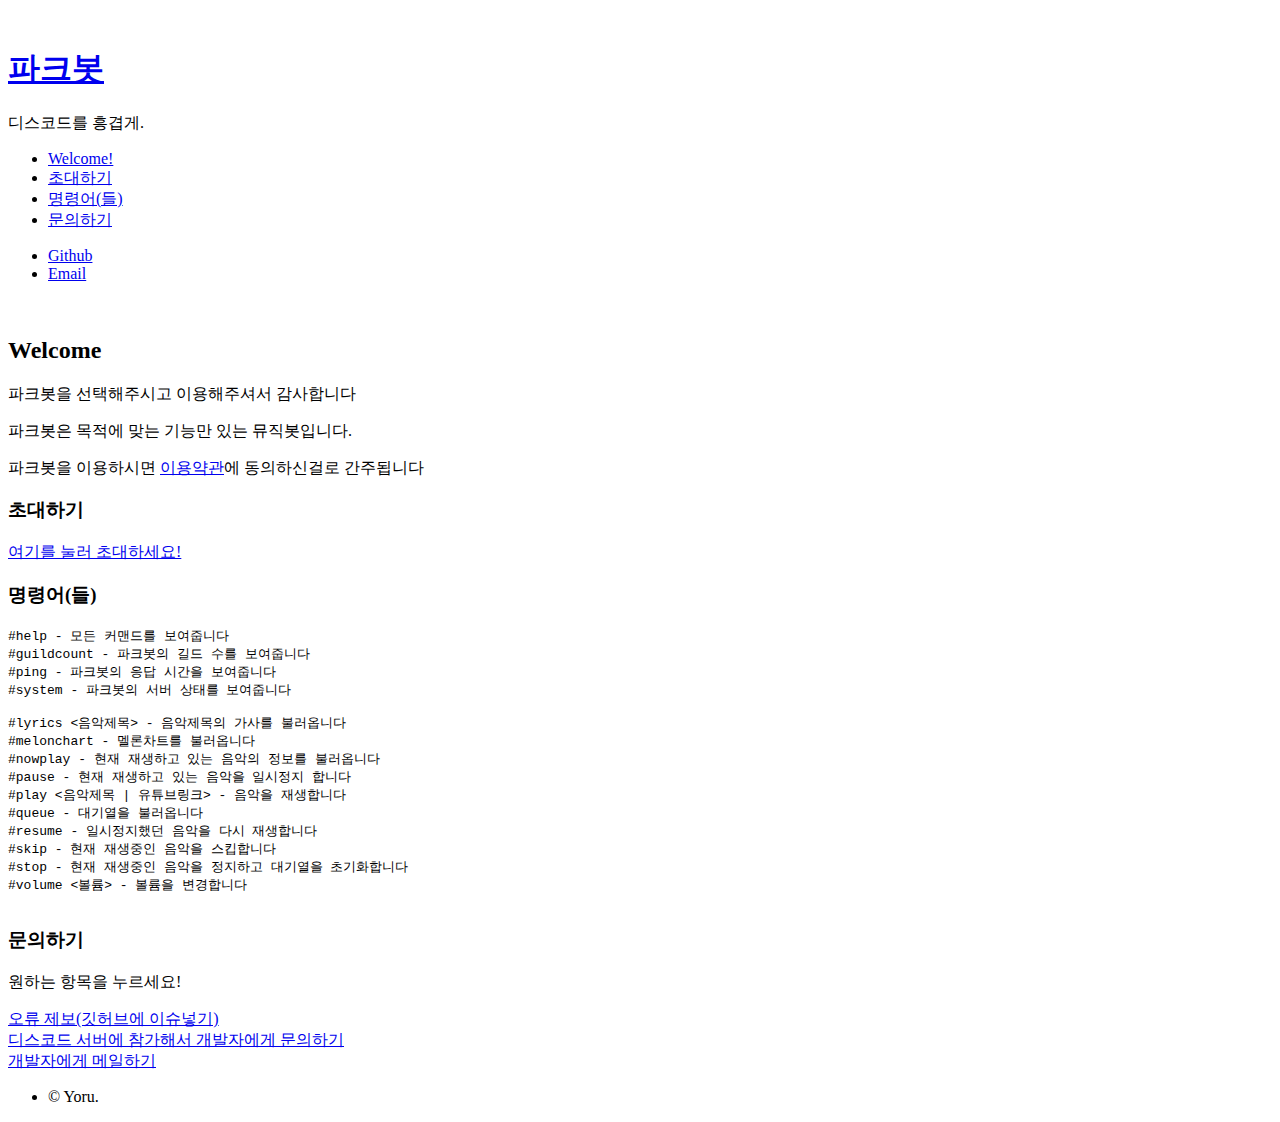
==== help/index.html @ 5c5644bd "//" ====
<!DOCTYPE HTML>
<html>
	<head>
		<title>파크봇 도움말</title>
		<meta charset="utf-8" />
		<meta name="viewport" content="width=device-width, initial-scale=1, user-scalable=no" />
		<link rel="stylesheet" href="assets/css/main.css" />
	</head>
	<body class="is-preload">

			<section id="header">
				<header>
					<span class="image avatar"><img src="images/profile.png" alt="" /></span>
					<h1 id="logo"><a href="#">파크봇</a></h1>
					<p>디스코드를 흥겹게.<br /></p>
				</header>
				<nav id="nav">
					<ul>
						<li><a href="#welcome" class="active">Welcome!</a></li>
						<li><a href="#invite">초대하기</a></li>
						<li><a href="#commands">명령어(들)</a></li>
						<li><a href="#contact">문의하기</a></li>
					</ul>
				</nav>
				<footer>
					<ul class="icons">
						<li><a href="#" class="icon brands fa-github"><span class="label">Github</span></a></li>
						<li><a href="#" class="icon solid fa-envelope"><span class="label">Email</span></a></li>
					</ul>
				</footer>
			</section>

		<!-- Wrapper -->
			<div id="wrapper">

				<!-- Main -->
					<div id="main">

						<!-- Welcome-->
							<section id="welcome">
								<div class="image main" data-position="center">
									<img src="images/banner.jpg" alt="" />
								</div>
								<div class="container">
									<header class="major">
										<h2>Welcome</h2>
										<p>파크봇을 선택해주시고 이용해주셔서 감사합니다<br /></p>
									</header>
									<p>파크봇은 목적에 맞는 기능만 있는 뮤직봇입니다.</p>
									<p>파크봇을 이용하시면 <a href="https://callisto.team/tos">이용약관</a>에 동의하신걸로 간주됩니다</p>
								</div>
							</section>

						<!-- Invite -->
							<section id="invite">
								<div class="container">
									<h3>초대하기</h3>
									<a href="https://parkbot.yoru.pe.kr/"> 여기를 눌러 초대하세요! </a>
								</div>
							</section>

						<!-- commands-->
							<section id="commands">
								<div class="container">
									<h3>명령어(들)</h3>
									<pre>
#help - 모든 커맨드를 보여줍니다
#guildcount - 파크봇의 길드 수를 보여줍니다
#ping - 파크봇의 응답 시간을 보여줍니다
#system - 파크봇의 서버 상태를 보여줍니다

#lyrics <음악제목> - 음악제목의 가사를 불러옵니다 
#melonchart - 멜론차트를 불러옵니다
#nowplay - 현재 재생하고 있는 음악의 정보를 불러옵니다
#pause - 현재 재생하고 있는 음악을 일시정지 합니다
#play <음악제목 | 유튜브링크> - 음악을 재생합니다
#queue - 대기열을 불러옵니다
#resume - 일시정지했던 음악을 다시 재생합니다
#skip - 현재 재생중인 음악을 스킵합니다
#stop - 현재 재생중인 음악을 정지하고 대기열을 초기화합니다
#volume <볼륨> - 볼륨을 변경합니다
									</pre>
								</div>
							</section>

						<!-- contact -->
							<section id="contact">
								<div class="container">
									<h3>문의하기</h3>
									<p>원하는 항목을 누르세요!</p>
									<a href="https://github.com/callistoteam/parkbot/issues">오류 제보(깃허브에 이슈넣기)</a>
									<br>
									<a href="https://discord.gg/jE33mfD">디스코드 서버에 참가해서 개발자에게 문의하기</a>
									<br>
									<a href="mailto:yoru@outlook.kr">개발자에게 메일하기</a>
								</div>
							</section>

					</div>

				<!-- Footer -->
					<section id="footer">
						<div class="container">
							<ul class="copyright">
								<li>&copy; Yoru.</li>
							</ul>
						</div>
					</section>

			</div>

		<!-- Scripts -->
			<script src="assets/js/jquery.min.js"></script>
			<script src="assets/js/jquery.scrollex.min.js"></script>
			<script src="assets/js/jquery.scrolly.min.js"></script>
			<script src="assets/js/browser.min.js"></script>
			<script src="assets/js/breakpoints.min.js"></script>
			<script src="assets/js/util.js"></script>
			<script src="assets/js/main.js"></script>

	</body>
</html>
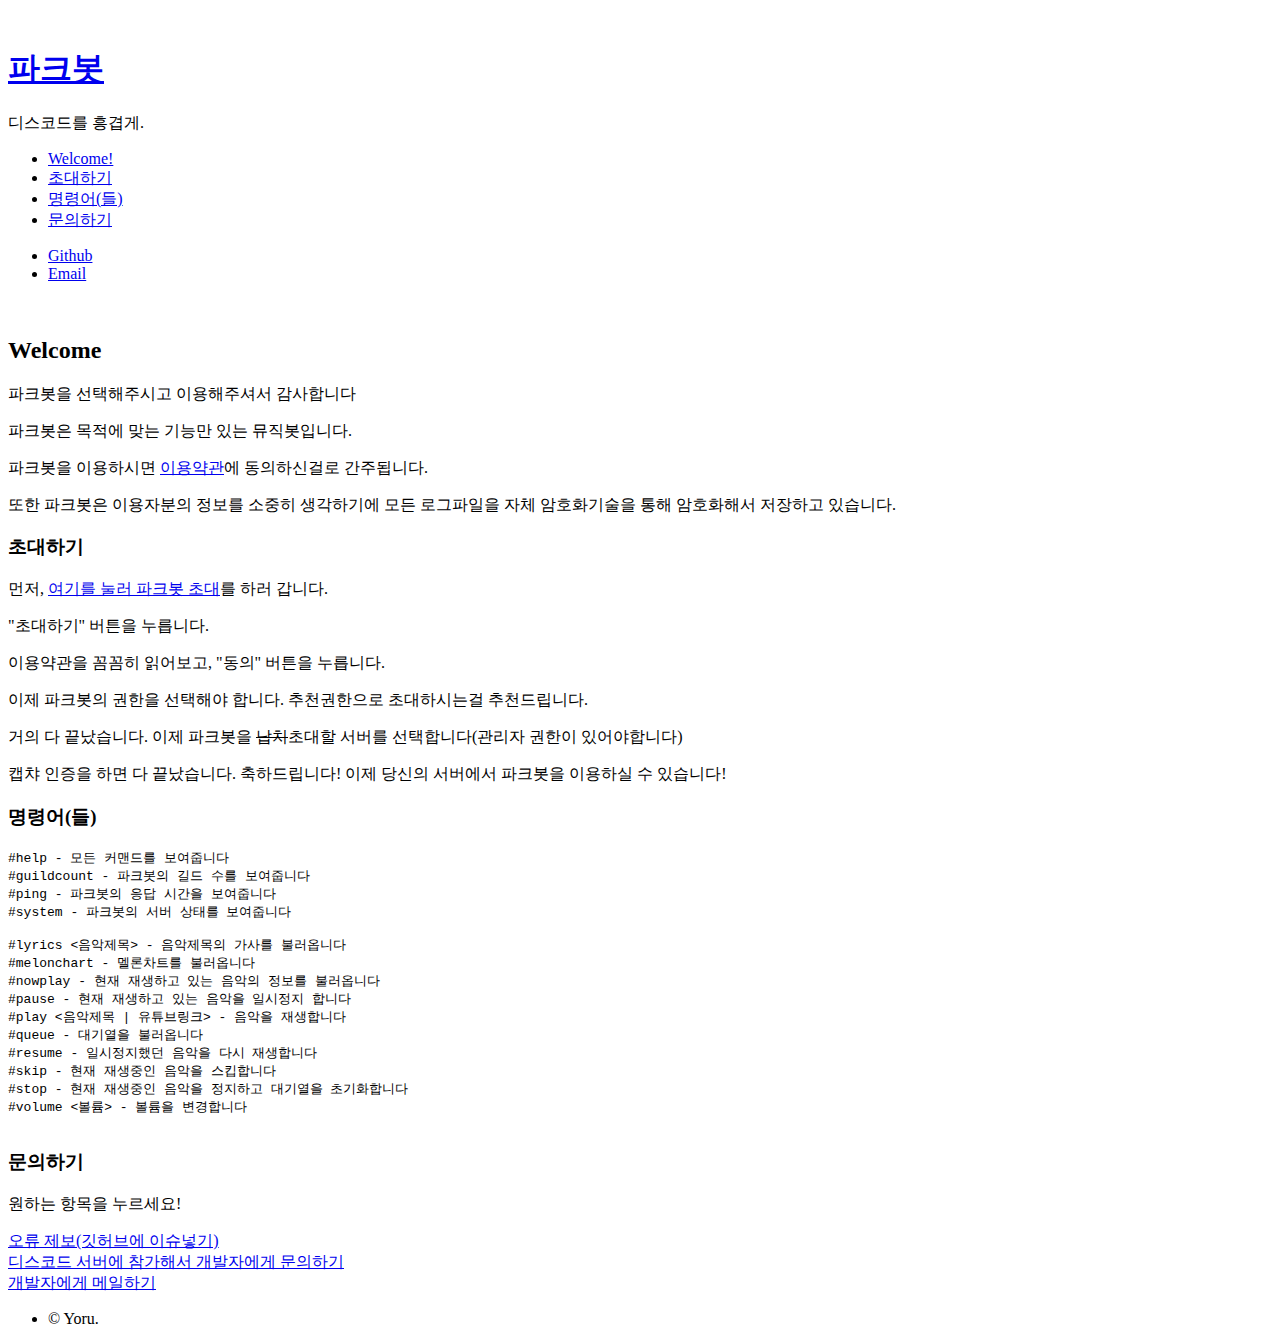
==== commit 2ed0a418: "encrypt" ====
--- a/help/index.html
+++ b/help/index.html
@@ -1,6 +1,15 @@
 <!DOCTYPE HTML>
 <html>
 	<head>
+		<!-- Global site tag (gtag.js) - Google Analytics -->
+		<script async src="https://www.googletagmanager.com/gtag/js?id=UA-162516820-3"></script>
+		<script>
+  			window.dataLayer = window.dataLayer || [];
+  			function gtag(){dataLayer.push(arguments);}
+  			gtag('js', new Date());
+
+  			gtag('config', 'UA-162516820-3');
+		</script>
 		<title>파크봇 도움말</title>
 		<meta charset="utf-8" />
 		<meta name="viewport" content="width=device-width, initial-scale=1, user-scalable=no" />
@@ -24,19 +33,16 @@
 				</nav>
 				<footer>
 					<ul class="icons">
-						<li><a href="#" class="icon brands fa-github"><span class="label">Github</span></a></li>
-						<li><a href="#" class="icon solid fa-envelope"><span class="label">Email</span></a></li>
+						<li><a href="https://github.com/callistoteam/parkbot" class="icon brands fa-github"><span class="label">Github</span></a></li>
+						<li><a href="mailto:yoru@outlook.kr" class="icon solid fa-envelope"><span class="label">Email</span></a></li>
 					</ul>
 				</footer>
 			</section>
 
-		<!-- Wrapper -->
 			<div id="wrapper">
 
-				<!-- Main -->
 					<div id="main">
 
-						<!-- Welcome-->
 							<section id="welcome">
 								<div class="image main" data-position="center">
 									<img src="images/banner.jpg" alt="" />
@@ -47,19 +53,23 @@
 										<p>파크봇을 선택해주시고 이용해주셔서 감사합니다<br /></p>
 									</header>
 									<p>파크봇은 목적에 맞는 기능만 있는 뮤직봇입니다.</p>
-									<p>파크봇을 이용하시면 <a href="https://callisto.team/tos">이용약관</a>에 동의하신걸로 간주됩니다</p>
+									<p>파크봇을 이용하시면 <a href="https://callisto.team/tos">이용약관</a>에 동의하신걸로 간주됩니다.</p>
+									<p>또한 파크봇은 이용자분의 정보를 소중히 생각하기에 모든 로그파일을 자체 암호화기술을 통해 암호화해서 저장하고 있습니다.</p>
 								</div>
 							</section>
 
-						<!-- Invite -->
 							<section id="invite">
 								<div class="container">
 									<h3>초대하기</h3>
-									<a href="https://parkbot.yoru.pe.kr/"> 여기를 눌러 초대하세요! </a>
+									<p>먼저, <a href="https://parkbot.yoru.pe.kr/" target="_blank"> 여기를 눌러 파크봇 초대</a>를 하러 갑니다.</p>
+									<p>"초대하기" 버튼을 누릅니다.</p>
+									<p>이용약관을 꼼꼼히 읽어보고, "동의" 버튼을 누릅니다.</p>
+									<p>이제 파크봇의 권한을 선택해야 합니다. 추천권한으로 초대하시는걸 추천드립니다.</p>
+									<p>거의 다 끝났습니다. 이제 파크봇을 <del>납치</del>초대할 서버를 선택합니다(관리자 권한이 있어야합니다)</p>
+									<p>캡챠 인증을 하면 다 끝났습니다. 축하드립니다! 이제 당신의 서버에서 파크봇을 이용하실 수 있습니다!</p>
 								</div>
 							</section>
 
-						<!-- commands-->
 							<section id="commands">
 								<div class="container">
 									<h3>명령어(들)</h3>
@@ -98,7 +108,6 @@
 
 					</div>
 
-				<!-- Footer -->
 					<section id="footer">
 						<div class="container">
 							<ul class="copyright">
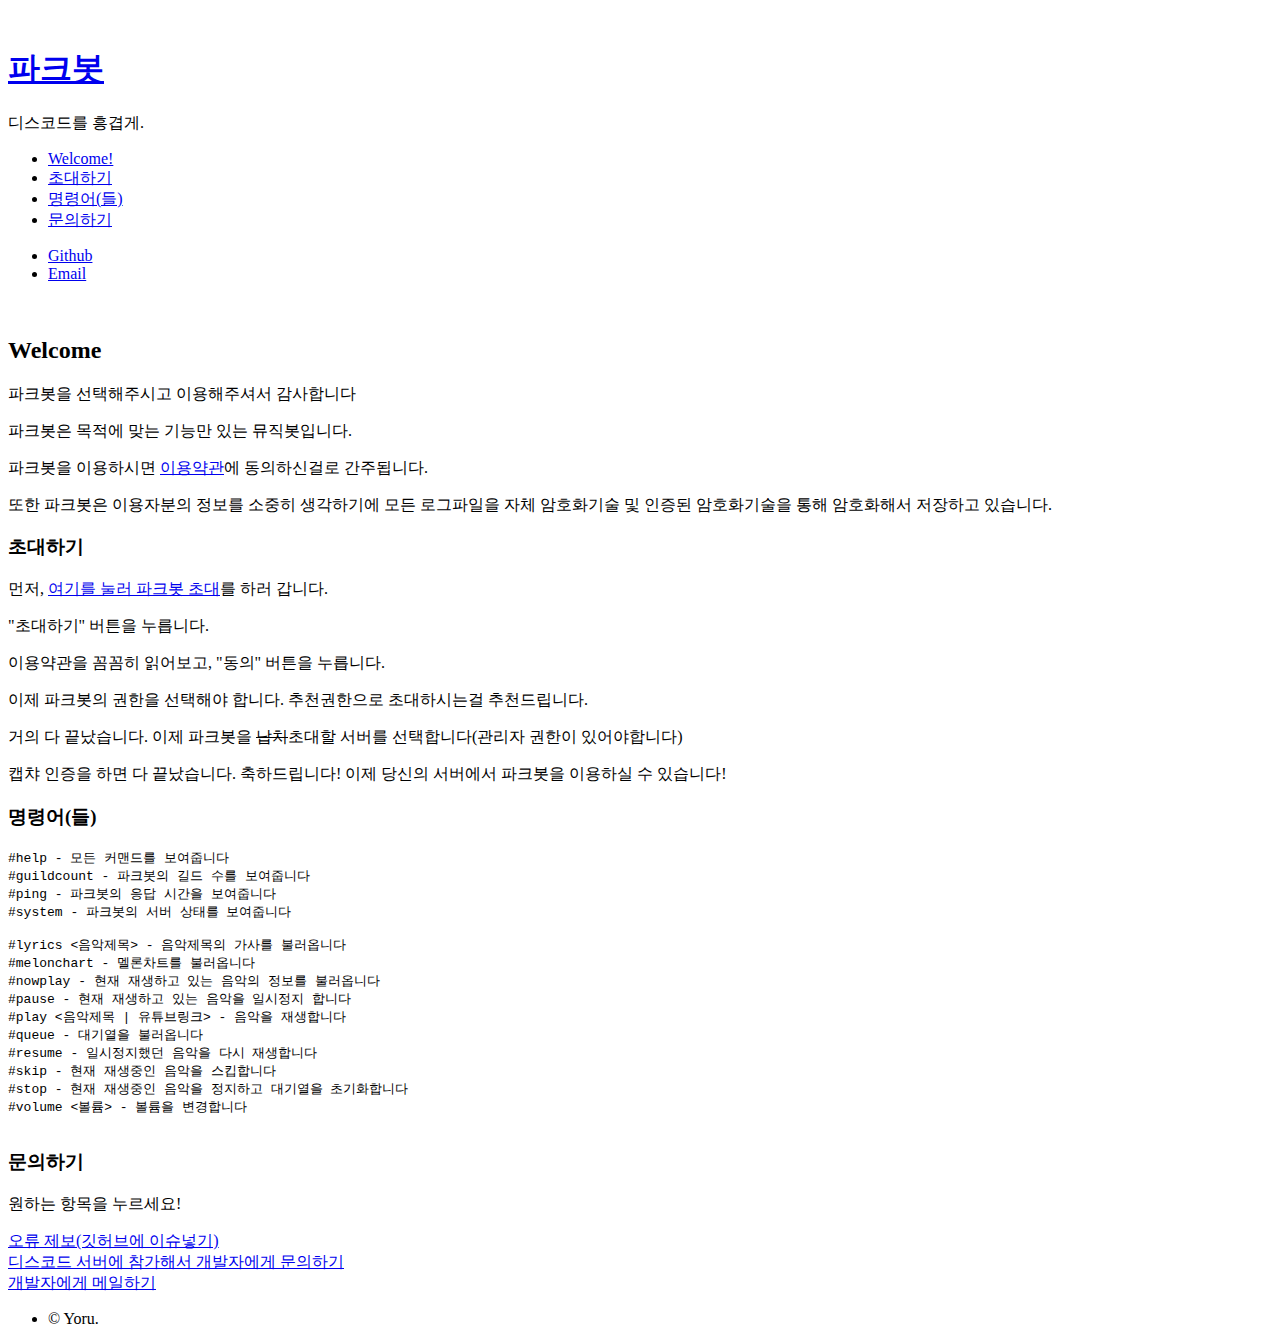
==== commit 7ac1e96d: "encrypt" ====
--- a/help/index.html
+++ b/help/index.html
@@ -54,7 +54,7 @@
 									</header>
 									<p>파크봇은 목적에 맞는 기능만 있는 뮤직봇입니다.</p>
 									<p>파크봇을 이용하시면 <a href="https://callisto.team/tos">이용약관</a>에 동의하신걸로 간주됩니다.</p>
-									<p>또한 파크봇은 이용자분의 정보를 소중히 생각하기에 모든 로그파일을 자체 암호화기술을 통해 암호화해서 저장하고 있습니다.</p>
+									<p>또한 파크봇은 이용자분의 정보를 소중히 생각하기에 모든 로그파일을 자체 암호화기술 및 인증된 암호화기술을 통해 암호화해서 저장하고 있습니다.</p>
 								</div>
 							</section>
 
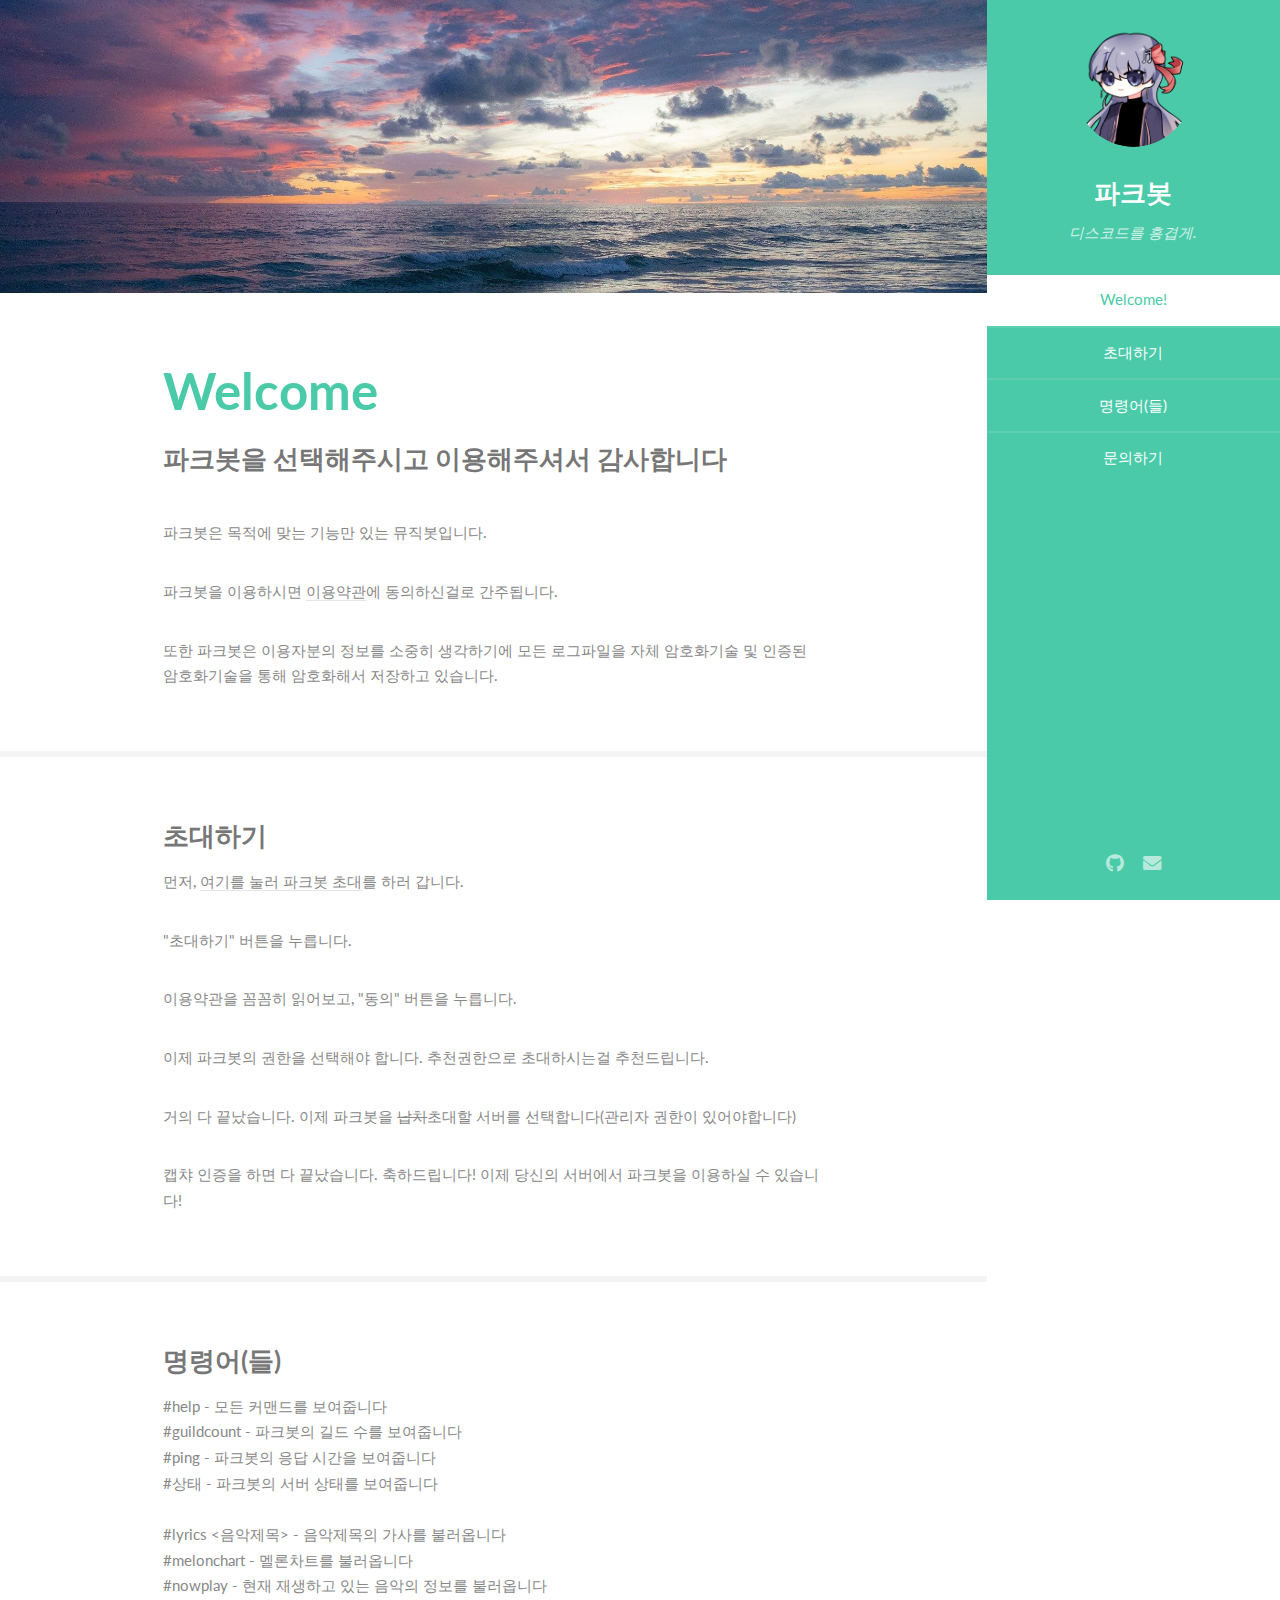
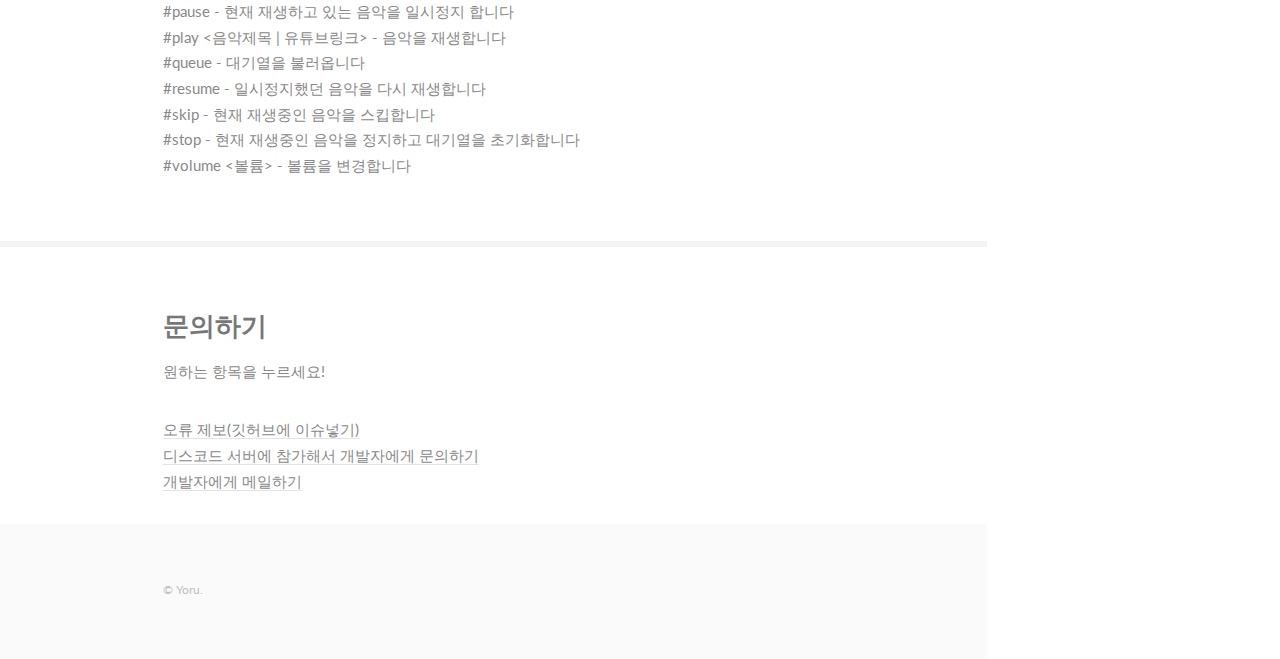
==== commit a5beffe8: "init" ====
--- a/help/index.html
+++ b/help/index.html
@@ -1,131 +1,144 @@
-<!DOCTYPE HTML>
-<html>
-	<head>
-		<!-- Global site tag (gtag.js) - Google Analytics -->
-		<script async src="https://www.googletagmanager.com/gtag/js?id=UA-162516820-3"></script>
-		<script>
-  			window.dataLayer = window.dataLayer || [];
-  			function gtag(){dataLayer.push(arguments);}
-  			gtag('js', new Date());
-
-  			gtag('config', 'UA-162516820-3');
-		</script>
-		<title>파크봇 도움말</title>
-		<meta charset="utf-8" />
-		<meta name="viewport" content="width=device-width, initial-scale=1, user-scalable=no" />
-		<link rel="stylesheet" href="assets/css/main.css" />
-	</head>
-	<body class="is-preload">
-
-			<section id="header">
-				<header>
-					<span class="image avatar"><img src="images/profile.png" alt="" /></span>
-					<h1 id="logo"><a href="#">파크봇</a></h1>
-					<p>디스코드를 흥겹게.<br /></p>
-				</header>
-				<nav id="nav">
-					<ul>
-						<li><a href="#welcome" class="active">Welcome!</a></li>
-						<li><a href="#invite">초대하기</a></li>
-						<li><a href="#commands">명령어(들)</a></li>
-						<li><a href="#contact">문의하기</a></li>
-					</ul>
-				</nav>
-				<footer>
-					<ul class="icons">
-						<li><a href="https://github.com/callistoteam/parkbot" class="icon brands fa-github"><span class="label">Github</span></a></li>
-						<li><a href="mailto:yoru@outlook.kr" class="icon solid fa-envelope"><span class="label">Email</span></a></li>
-					</ul>
-				</footer>
-			</section>
-
-			<div id="wrapper">
-
-					<div id="main">
-
-							<section id="welcome">
-								<div class="image main" data-position="center">
-									<img src="images/banner.jpg" alt="" />
-								</div>
-								<div class="container">
-									<header class="major">
-										<h2>Welcome</h2>
-										<p>파크봇을 선택해주시고 이용해주셔서 감사합니다<br /></p>
-									</header>
-									<p>파크봇은 목적에 맞는 기능만 있는 뮤직봇입니다.</p>
-									<p>파크봇을 이용하시면 <a href="https://callisto.team/tos">이용약관</a>에 동의하신걸로 간주됩니다.</p>
-									<p>또한 파크봇은 이용자분의 정보를 소중히 생각하기에 모든 로그파일을 자체 암호화기술 및 인증된 암호화기술을 통해 암호화해서 저장하고 있습니다.</p>
-								</div>
-							</section>
-
-							<section id="invite">
-								<div class="container">
-									<h3>초대하기</h3>
-									<p>먼저, <a href="https://parkbot.yoru.pe.kr/" target="_blank"> 여기를 눌러 파크봇 초대</a>를 하러 갑니다.</p>
-									<p>"초대하기" 버튼을 누릅니다.</p>
-									<p>이용약관을 꼼꼼히 읽어보고, "동의" 버튼을 누릅니다.</p>
-									<p>이제 파크봇의 권한을 선택해야 합니다. 추천권한으로 초대하시는걸 추천드립니다.</p>
-									<p>거의 다 끝났습니다. 이제 파크봇을 <del>납치</del>초대할 서버를 선택합니다(관리자 권한이 있어야합니다)</p>
-									<p>캡챠 인증을 하면 다 끝났습니다. 축하드립니다! 이제 당신의 서버에서 파크봇을 이용하실 수 있습니다!</p>
-								</div>
-							</section>
-
-							<section id="commands">
-								<div class="container">
-									<h3>명령어(들)</h3>
-									<pre>
-#help - 모든 커맨드를 보여줍니다
-#guildcount - 파크봇의 길드 수를 보여줍니다
-#ping - 파크봇의 응답 시간을 보여줍니다
-#system - 파크봇의 서버 상태를 보여줍니다
-
-#lyrics <음악제목> - 음악제목의 가사를 불러옵니다 
-#melonchart - 멜론차트를 불러옵니다
-#nowplay - 현재 재생하고 있는 음악의 정보를 불러옵니다
-#pause - 현재 재생하고 있는 음악을 일시정지 합니다
-#play <음악제목 | 유튜브링크> - 음악을 재생합니다
-#queue - 대기열을 불러옵니다
-#resume - 일시정지했던 음악을 다시 재생합니다
-#skip - 현재 재생중인 음악을 스킵합니다
-#stop - 현재 재생중인 음악을 정지하고 대기열을 초기화합니다
-#volume <볼륨> - 볼륨을 변경합니다
-									</pre>
-								</div>
-							</section>
-
-						<!-- contact -->
-							<section id="contact">
-								<div class="container">
-									<h3>문의하기</h3>
-									<p>원하는 항목을 누르세요!</p>
-									<a href="https://github.com/callistoteam/parkbot/issues">오류 제보(깃허브에 이슈넣기)</a>
-									<br>
-									<a href="https://discord.gg/jE33mfD">디스코드 서버에 참가해서 개발자에게 문의하기</a>
-									<br>
-									<a href="mailto:yoru@outlook.kr">개발자에게 메일하기</a>
-								</div>
-							</section>
-
-					</div>
-
-					<section id="footer">
-						<div class="container">
-							<ul class="copyright">
-								<li>&copy; Yoru.</li>
-							</ul>
-						</div>
-					</section>
-
-			</div>
-
-		<!-- Scripts -->
-			<script src="assets/js/jquery.min.js"></script>
-			<script src="assets/js/jquery.scrollex.min.js"></script>
-			<script src="assets/js/jquery.scrolly.min.js"></script>
-			<script src="assets/js/browser.min.js"></script>
-			<script src="assets/js/breakpoints.min.js"></script>
-			<script src="assets/js/util.js"></script>
-			<script src="assets/js/main.js"></script>
-
-	</body>
+<!DOCTYPE HTML>
+<html>
+	<head>
+		<!-- Global site tag (gtag.js) - Google Analytics -->
+		<script async src="https://www.googletagmanager.com/gtag/js?id=UA-162516820-3"></script>
+		<script>
+  			window.dataLayer = window.dataLayer || [];
+  			function gtag(){dataLayer.push(arguments);}
+  			gtag('js', new Date());
+
+  			gtag('config', 'UA-162516820-3');
+		</script>
+		<title>파크봇 도움말</title>
+		<meta charset="utf-8" />
+		<meta name="viewport" content="width=device-width, initial-scale=1, user-scalable=no" />
+		<link rel="stylesheet" href="assets/css/main.css" />
+	</head>
+	<body class="is-preload">
+
+			<section id="header">
+				<header>
+					<span class="image avatar"><img src="images/profile.png" alt="" /></span>
+					<h1 id="logo"><a href="#">파크봇</a></h1>
+					<p>디스코드를 흥겹게.<br /></p>
+				</header>
+				<nav id="nav">
+					<ul>
+						<li><a href="#welcome" class="active">Welcome!</a></li>
+						<li><a href="#invite">초대하기</a></li>
+						<li><a href="#commands">명령어(들)</a></li>
+						<li><a href="#contact">문의하기</a></li>
+					</ul>
+				</nav>
+				<footer>
+					<ul class="icons">
+						<li><a href="https://github.com/callistoteam/parkbot" class="icon brands fa-github"><span class="label">Github</span></a></li>
+						<li><a href="mailto:yoru@outlook.kr" class="icon solid fa-envelope"><span class="label">Email</span></a></li>
+					</ul>
+				</footer>
+			</section>
+
+			<div id="wrapper">
+
+					<div id="main">
+
+							<section id="welcome">
+								<div class="image main" data-position="center">
+									<img src="images/banner.jpg" alt="" />
+								</div>
+								<div class="container">
+									<header class="major">
+										<h2>Welcome</h2>
+										<p>파크봇을 선택해주시고 이용해주셔서 감사합니다<br /></p>
+									</header>
+									<p>파크봇은 목적에 맞는 기능만 있는 뮤직봇입니다.</p>
+									<p>파크봇을 이용하시면 <a href="https://callisto.team/tos">이용약관</a>에 동의하신걸로 간주됩니다.</p>
+									<p>또한 파크봇은 이용자분의 정보를 소중히 생각하기에 모든 로그파일을 자체 암호화기술 및 인증된 암호화기술을 통해 암호화해서 저장하고 있습니다.</p>
+								</div>
+							</section>
+
+							<section id="invite">
+								<div class="container">
+									<h3>초대하기</h3>
+									<p>먼저, <a href="https://parkbot.yoru.pe.kr/" target="_blank"> 여기를 눌러 파크봇 초대</a>를 하러 갑니다.</p>
+									<p>"초대하기" 버튼을 누릅니다.</p>
+									<p>이용약관을 꼼꼼히 읽어보고, "동의" 버튼을 누릅니다.</p>
+									<p>이제 파크봇의 권한을 선택해야 합니다. 추천권한으로 초대하시는걸 추천드립니다.</p>
+									<p>거의 다 끝났습니다. 이제 파크봇을 <del>납치</del>초대할 서버를 선택합니다(관리자 권한이 있어야합니다)</p>
+									<p>캡챠 인증을 하면 다 끝났습니다. 축하드립니다! 이제 당신의 서버에서 파크봇을 이용하실 수 있습니다!</p>
+								</div>
+							</section>
+
+							<section id="commands">
+								<div class="container">
+									<h3>명령어(들)</h3>
+									<p>
+										#help - 모든 커맨드를 보여줍니다
+										<br />
+										#guildcount - 파크봇의 길드 수를 보여줍니다
+										<br />
+										#ping - 파크봇의 응답 시간을 보여줍니다
+										<br />
+										#상태 - 파크봇의 서버 상태를 보여줍니다
+										<br />
+										<br />
+										#lyrics <음악제목> - 음악제목의 가사를 불러옵니다 
+										<br />
+										#melonchart - 멜론차트를 불러옵니다
+										<br />
+										#nowplay - 현재 재생하고 있는 음악의 정보를 불러옵니다
+										<br />
+										#pause - 현재 재생하고 있는 음악을 일시정지 합니다
+										<br />
+										#play <음악제목 | 유튜브링크> - 음악을 재생합니다
+										<br />
+										#queue - 대기열을 불러옵니다
+										<br />
+										#resume - 일시정지했던 음악을 다시 재생합니다
+										<br />
+										#skip - 현재 재생중인 음악을 스킵합니다
+										<br />
+										#stop - 현재 재생중인 음악을 정지하고 대기열을 초기화합니다
+										<br />
+										#volume <볼륨> - 볼륨을 변경합니다
+									</p>
+								</div>
+							</section>
+
+						<!-- contact -->
+							<section id="contact">
+								<div class="container">
+									<h3>문의하기</h3>
+									<p>원하는 항목을 누르세요!</p>
+									<a href="https://github.com/callistoteam/parkbot/issues">오류 제보(깃허브에 이슈넣기)</a>
+									<br>
+									<a href="https://discord.gg/jE33mfD">디스코드 서버에 참가해서 개발자에게 문의하기</a>
+									<br>
+									<a href="mailto:yoru@outlook.kr">개발자에게 메일하기</a>
+								</div>
+							</section>
+
+					</div>
+
+					<section id="footer">
+						<div class="container">
+							<ul class="copyright">
+								<li>&copy; Yoru.</li>
+							</ul>
+						</div>
+					</section>
+
+			</div>
+
+		<!-- Scripts -->
+			<script src="assets/js/jquery.min.js"></script>
+			<script src="assets/js/jquery.scrollex.min.js"></script>
+			<script src="assets/js/jquery.scrolly.min.js"></script>
+			<script src="assets/js/browser.min.js"></script>
+			<script src="assets/js/breakpoints.min.js"></script>
+			<script src="assets/js/util.js"></script>
+			<script src="assets/js/main.js"></script>
+
+	</body>
 </html>--- a/help/assets/css/main.css
+++ b/help/assets/css/main.css
@@ -0,0 +1,3316 @@
+@import url("fontawesome-all.min.css");
+@import url("https://fonts.googleapis.com/css?family=Lato:400,400italic,700,700italic|Source+Code+Pro:400");
+
+/*
+	Read Only by HTML5 UP
+	html5up.net | @ajlkn
+	Free for personal and commercial use under the CCA 3.0 license (html5up.net/license)
+*/
+
+html, body, div, span, applet, object,
+iframe, h1, h2, h3, h4, h5, h6, p, blockquote,
+pre, a, abbr, acronym, address, big, cite,
+code, del, dfn, em, img, ins, kbd, q, s, samp,
+small, strike, strong, sub, sup, tt, var, b,
+u, i, center, dl, dt, dd, ol, ul, li, fieldset,
+form, label, legend, table, caption, tbody,
+tfoot, thead, tr, th, td, article, aside,
+canvas, details, embed, figure, figcaption,
+footer, header, hgroup, menu, nav, output, ruby,
+section, summary, time, mark, audio, video {
+	margin: 0;
+	padding: 0;
+	border: 0;
+	font-size: 100%;
+	font: inherit;
+	vertical-align: baseline;}
+
+article, aside, details, figcaption, figure,
+footer, header, hgroup, menu, nav, section {
+	display: block;}
+
+body {
+	line-height: 1;
+}
+
+ol, ul {
+	list-style: none;
+}
+
+blockquote, q {
+	quotes: none;
+}
+
+	blockquote:before, blockquote:after, q:before, q:after {
+		content: '';
+		content: none;
+	}
+
+table {
+	border-collapse: collapse;
+	border-spacing: 0;
+}
+
+body {
+	-webkit-text-size-adjust: none;
+}
+
+mark {
+	background-color: transparent;
+	color: inherit;
+}
+
+input::-moz-focus-inner {
+	border: 0;
+	padding: 0;
+}
+
+input, select, textarea {
+	-moz-appearance: none;
+	-webkit-appearance: none;
+	-ms-appearance: none;
+	appearance: none;
+}
+
+/* Basic */
+
+	html {
+		box-sizing: border-box;
+	}
+
+	*, *:before, *:after {
+		box-sizing: inherit;
+	}
+
+	body {
+		background: #fff;
+	}
+
+		body.is-preload *, body.is-preload *:before, body.is-preload *:after {
+			-moz-animation: none !important;
+			-webkit-animation: none !important;
+			-ms-animation: none !important;
+			animation: none !important;
+			-moz-transition: none !important;
+			-webkit-transition: none !important;
+			-ms-transition: none !important;
+			transition: none !important;
+		}
+
+	body, input, select, textarea {
+		color: #888;
+		font-family: "Lato", sans-serif;
+		font-size: 16pt;
+		font-weight: 400;
+		line-height: 1.75em;
+	}
+
+	a {
+		-moz-transition: color 0.2s ease-in-out, border-color 0.2s ease-in-out;
+		-webkit-transition: color 0.2s ease-in-out, border-color 0.2s ease-in-out;
+		-ms-transition: color 0.2s ease-in-out, border-color 0.2s ease-in-out;
+		transition: color 0.2s ease-in-out, border-color 0.2s ease-in-out;
+		border-bottom: solid 1px #e4e4e4;
+		color: inherit;
+		text-decoration: none;
+	}
+
+		a:hover {
+			border-bottom-color: transparent;
+			color: #4acaa8 !important;
+		}
+
+	strong, b {
+		color: #777;
+		font-weight: 700;
+	}
+
+	em, i {
+		font-style: italic;
+	}
+
+	p {
+		margin: 0 0 2.25em 0;
+	}
+
+	h1, h2, h3, h4, h5, h6 {
+		color: #777;
+		font-weight: 700;
+		line-height: 1em;
+		margin: 0 0 0.5625em 0;
+	}
+
+		h1 a, h2 a, h3 a, h4 a, h5 a, h6 a {
+			border: 0;
+			color: inherit;
+			text-decoration: none;
+		}
+
+	h2 {
+		font-size: 2em;
+		line-height: 1.5em;
+	}
+
+	h3 {
+		font-size: 1.75em;
+		line-height: 1.5em;
+	}
+
+	h4 {
+		font-size: 1.25em;
+		line-height: 1.5em;
+	}
+
+	h5 {
+		font-size: 0.9em;
+		line-height: 1.5em;
+	}
+
+	h6 {
+		font-size: 0.7em;
+		line-height: 1.5em;
+	}
+
+	sub {
+		font-size: 0.8em;
+		position: relative;
+		top: 0.5em;
+	}
+
+	sup {
+		font-size: 0.8em;
+		position: relative;
+		top: -0.5em;
+	}
+
+	hr {
+		border: 0;
+		border-bottom: solid 2px #f4f4f4;
+		margin: 2.25em 0;
+	}
+
+		hr.major {
+			margin: 3.375em 0;
+		}
+
+	blockquote {
+		border-left: solid 8px #e4e4e4;
+		font-style: italic;
+		margin: 0 0 2.25em 0;
+		padding: 0.5em 0 0.5em 2em;
+	}
+
+	code {
+		background: #555;
+		border-radius: 5px;
+		color: #fff;
+		font-family: "Source Code Pro", monospace;
+		font-size: 0.9em;
+		margin: 0 0.25em;
+		padding: 0.25em 0.65em;
+	}
+
+	pre {
+		font-family: "Source Code Pro", monospace;
+		font-size: 0.9em;
+		margin: 0 0 2.25em 0;
+	}
+
+		pre code {
+			-webkit-overflow-scrolling: touch;
+			display: block;
+			line-height: 1.5em;
+			overflow-x: auto;
+			padding: 1em 1.5em;
+		}
+
+	.align-left {
+		text-align: left;
+	}
+
+	.align-center {
+		text-align: center;
+	}
+
+	.align-right {
+		text-align: right;
+	}
+
+/* Row */
+
+	.row {
+		display: flex;
+		flex-wrap: wrap;
+		box-sizing: border-box;
+		align-items: stretch;
+	}
+
+		.row > * {
+			box-sizing: border-box;
+		}
+
+		.row.gtr-uniform > * > :last-child {
+			margin-bottom: 0;
+		}
+
+		.row.aln-left {
+			justify-content: flex-start;
+		}
+
+		.row.aln-center {
+			justify-content: center;
+		}
+
+		.row.aln-right {
+			justify-content: flex-end;
+		}
+
+		.row.aln-top {
+			align-items: flex-start;
+		}
+
+		.row.aln-middle {
+			align-items: center;
+		}
+
+		.row.aln-bottom {
+			align-items: flex-end;
+		}
+
+		.row > .imp {
+			order: -1;
+		}
+
+		.row > .col-1 {
+			width: 8.33333%;
+		}
+
+		.row > .off-1 {
+			margin-left: 8.33333%;
+		}
+
+		.row > .col-2 {
+			width: 16.66667%;
+		}
+
+		.row > .off-2 {
+			margin-left: 16.66667%;
+		}
+
+		.row > .col-3 {
+			width: 25%;
+		}
+
+		.row > .off-3 {
+			margin-left: 25%;
+		}
+
+		.row > .col-4 {
+			width: 33.33333%;
+		}
+
+		.row > .off-4 {
+			margin-left: 33.33333%;
+		}
+
+		.row > .col-5 {
+			width: 41.66667%;
+		}
+
+		.row > .off-5 {
+			margin-left: 41.66667%;
+		}
+
+		.row > .col-6 {
+			width: 50%;
+		}
+
+		.row > .off-6 {
+			margin-left: 50%;
+		}
+
+		.row > .col-7 {
+			width: 58.33333%;
+		}
+
+		.row > .off-7 {
+			margin-left: 58.33333%;
+		}
+
+		.row > .col-8 {
+			width: 66.66667%;
+		}
+
+		.row > .off-8 {
+			margin-left: 66.66667%;
+		}
+
+		.row > .col-9 {
+			width: 75%;
+		}
+
+		.row > .off-9 {
+			margin-left: 75%;
+		}
+
+		.row > .col-10 {
+			width: 83.33333%;
+		}
+
+		.row > .off-10 {
+			margin-left: 83.33333%;
+		}
+
+		.row > .col-11 {
+			width: 91.66667%;
+		}
+
+		.row > .off-11 {
+			margin-left: 91.66667%;
+		}
+
+		.row > .col-12 {
+			width: 100%;
+		}
+
+		.row > .off-12 {
+			margin-left: 100%;
+		}
+
+		.row.gtr-0 {
+			margin-top: 0;
+			margin-left: 0em;
+		}
+
+			.row.gtr-0 > * {
+				padding: 0 0 0 0em;
+			}
+
+			.row.gtr-0.gtr-uniform {
+				margin-top: 0em;
+			}
+
+				.row.gtr-0.gtr-uniform > * {
+					padding-top: 0em;
+				}
+
+		.row.gtr-25 {
+			margin-top: 0;
+			margin-left: -0.5em;
+		}
+
+			.row.gtr-25 > * {
+				padding: 0 0 0 0.5em;
+			}
+
+			.row.gtr-25.gtr-uniform {
+				margin-top: -0.5em;
+			}
+
+				.row.gtr-25.gtr-uniform > * {
+					padding-top: 0.5em;
+				}
+
+		.row.gtr-50 {
+			margin-top: 0;
+			margin-left: -1em;
+		}
+
+			.row.gtr-50 > * {
+				padding: 0 0 0 1em;
+			}
+
+			.row.gtr-50.gtr-uniform {
+				margin-top: -1em;
+			}
+
+				.row.gtr-50.gtr-uniform > * {
+					padding-top: 1em;
+				}
+
+		.row {
+			margin-top: 0;
+			margin-left: -2em;
+		}
+
+			.row > * {
+				padding: 0 0 0 2em;
+			}
+
+			.row.gtr-uniform {
+				margin-top: -2em;
+			}
+
+				.row.gtr-uniform > * {
+					padding-top: 2em;
+				}
+
+		.row.gtr-150 {
+			margin-top: 0;
+			margin-left: -3em;
+		}
+
+			.row.gtr-150 > * {
+				padding: 0 0 0 3em;
+			}
+
+			.row.gtr-150.gtr-uniform {
+				margin-top: -3em;
+			}
+
+				.row.gtr-150.gtr-uniform > * {
+					padding-top: 3em;
+				}
+
+		.row.gtr-200 {
+			margin-top: 0;
+			margin-left: -4em;
+		}
+
+			.row.gtr-200 > * {
+				padding: 0 0 0 4em;
+			}
+
+			.row.gtr-200.gtr-uniform {
+				margin-top: -4em;
+			}
+
+				.row.gtr-200.gtr-uniform > * {
+					padding-top: 4em;
+				}
+
+		@media screen and (max-width: 1680px) {
+
+			.row {
+				display: flex;
+				flex-wrap: wrap;
+				box-sizing: border-box;
+				align-items: stretch;
+			}
+
+				.row > * {
+					box-sizing: border-box;
+				}
+
+				.row.gtr-uniform > * > :last-child {
+					margin-bottom: 0;
+				}
+
+				.row.aln-left {
+					justify-content: flex-start;
+				}
+
+				.row.aln-center {
+					justify-content: center;
+				}
+
+				.row.aln-right {
+					justify-content: flex-end;
+				}
+
+				.row.aln-top {
+					align-items: flex-start;
+				}
+
+				.row.aln-middle {
+					align-items: center;
+				}
+
+				.row.aln-bottom {
+					align-items: flex-end;
+				}
+
+				.row > .imp-xlarge {
+					order: -1;
+				}
+
+				.row > .col-1-xlarge {
+					width: 8.33333%;
+				}
+
+				.row > .off-1-xlarge {
+					margin-left: 8.33333%;
+				}
+
+				.row > .col-2-xlarge {
+					width: 16.66667%;
+				}
+
+				.row > .off-2-xlarge {
+					margin-left: 16.66667%;
+				}
+
+				.row > .col-3-xlarge {
+					width: 25%;
+				}
+
+				.row > .off-3-xlarge {
+					margin-left: 25%;
+				}
+
+				.row > .col-4-xlarge {
+					width: 33.33333%;
+				}
+
+				.row > .off-4-xlarge {
+					margin-left: 33.33333%;
+				}
+
+				.row > .col-5-xlarge {
+					width: 41.66667%;
+				}
+
+				.row > .off-5-xlarge {
+					margin-left: 41.66667%;
+				}
+
+				.row > .col-6-xlarge {
+					width: 50%;
+				}
+
+				.row > .off-6-xlarge {
+					margin-left: 50%;
+				}
+
+				.row > .col-7-xlarge {
+					width: 58.33333%;
+				}
+
+				.row > .off-7-xlarge {
+					margin-left: 58.33333%;
+				}
+
+				.row > .col-8-xlarge {
+					width: 66.66667%;
+				}
+
+				.row > .off-8-xlarge {
+					margin-left: 66.66667%;
+				}
+
+				.row > .col-9-xlarge {
+					width: 75%;
+				}
+
+				.row > .off-9-xlarge {
+					margin-left: 75%;
+				}
+
+				.row > .col-10-xlarge {
+					width: 83.33333%;
+				}
+
+				.row > .off-10-xlarge {
+					margin-left: 83.33333%;
+				}
+
+				.row > .col-11-xlarge {
+					width: 91.66667%;
+				}
+
+				.row > .off-11-xlarge {
+					margin-left: 91.66667%;
+				}
+
+				.row > .col-12-xlarge {
+					width: 100%;
+				}
+
+				.row > .off-12-xlarge {
+					margin-left: 100%;
+				}
+
+				.row.gtr-0 {
+					margin-top: 0;
+					margin-left: 0em;
+				}
+
+					.row.gtr-0 > * {
+						padding: 0 0 0 0em;
+					}
+
+					.row.gtr-0.gtr-uniform {
+						margin-top: 0em;
+					}
+
+						.row.gtr-0.gtr-uniform > * {
+							padding-top: 0em;
+						}
+
+				.row.gtr-25 {
+					margin-top: 0;
+					margin-left: -0.5em;
+				}
+
+					.row.gtr-25 > * {
+						padding: 0 0 0 0.5em;
+					}
+
+					.row.gtr-25.gtr-uniform {
+						margin-top: -0.5em;
+					}
+
+						.row.gtr-25.gtr-uniform > * {
+							padding-top: 0.5em;
+						}
+
+				.row.gtr-50 {
+					margin-top: 0;
+					margin-left: -1em;
+				}
+
+					.row.gtr-50 > * {
+						padding: 0 0 0 1em;
+					}
+
+					.row.gtr-50.gtr-uniform {
+						margin-top: -1em;
+					}
+
+						.row.gtr-50.gtr-uniform > * {
+							padding-top: 1em;
+						}
+
+				.row {
+					margin-top: 0;
+					margin-left: -2em;
+				}
+
+					.row > * {
+						padding: 0 0 0 2em;
+					}
+
+					.row.gtr-uniform {
+						margin-top: -2em;
+					}
+
+						.row.gtr-uniform > * {
+							padding-top: 2em;
+						}
+
+				.row.gtr-150 {
+					margin-top: 0;
+					margin-left: -3em;
+				}
+
+					.row.gtr-150 > * {
+						padding: 0 0 0 3em;
+					}
+
+					.row.gtr-150.gtr-uniform {
+						margin-top: -3em;
+					}
+
+						.row.gtr-150.gtr-uniform > * {
+							padding-top: 3em;
+						}
+
+				.row.gtr-200 {
+					margin-top: 0;
+					margin-left: -4em;
+				}
+
+					.row.gtr-200 > * {
+						padding: 0 0 0 4em;
+					}
+
+					.row.gtr-200.gtr-uniform {
+						margin-top: -4em;
+					}
+
+						.row.gtr-200.gtr-uniform > * {
+							padding-top: 4em;
+						}
+
+		}
+
+		@media screen and (max-width: 1280px) {
+
+			.row {
+				display: flex;
+				flex-wrap: wrap;
+				box-sizing: border-box;
+				align-items: stretch;
+			}
+
+				.row > * {
+					box-sizing: border-box;
+				}
+
+				.row.gtr-uniform > * > :last-child {
+					margin-bottom: 0;
+				}
+
+				.row.aln-left {
+					justify-content: flex-start;
+				}
+
+				.row.aln-center {
+					justify-content: center;
+				}
+
+				.row.aln-right {
+					justify-content: flex-end;
+				}
+
+				.row.aln-top {
+					align-items: flex-start;
+				}
+
+				.row.aln-middle {
+					align-items: center;
+				}
+
+				.row.aln-bottom {
+					align-items: flex-end;
+				}
+
+				.row > .imp-large {
+					order: -1;
+				}
+
+				.row > .col-1-large {
+					width: 8.33333%;
+				}
+
+				.row > .off-1-large {
+					margin-left: 8.33333%;
+				}
+
+				.row > .col-2-large {
+					width: 16.66667%;
+				}
+
+				.row > .off-2-large {
+					margin-left: 16.66667%;
+				}
+
+				.row > .col-3-large {
+					width: 25%;
+				}
+
+				.row > .off-3-large {
+					margin-left: 25%;
+				}
+
+				.row > .col-4-large {
+					width: 33.33333%;
+				}
+
+				.row > .off-4-large {
+					margin-left: 33.33333%;
+				}
+
+				.row > .col-5-large {
+					width: 41.66667%;
+				}
+
+				.row > .off-5-large {
+					margin-left: 41.66667%;
+				}
+
+				.row > .col-6-large {
+					width: 50%;
+				}
+
+				.row > .off-6-large {
+					margin-left: 50%;
+				}
+
+				.row > .col-7-large {
+					width: 58.33333%;
+				}
+
+				.row > .off-7-large {
+					margin-left: 58.33333%;
+				}
+
+				.row > .col-8-large {
+					width: 66.66667%;
+				}
+
+				.row > .off-8-large {
+					margin-left: 66.66667%;
+				}
+
+				.row > .col-9-large {
+					width: 75%;
+				}
+
+				.row > .off-9-large {
+					margin-left: 75%;
+				}
+
+				.row > .col-10-large {
+					width: 83.33333%;
+				}
+
+				.row > .off-10-large {
+					margin-left: 83.33333%;
+				}
+
+				.row > .col-11-large {
+					width: 91.66667%;
+				}
+
+				.row > .off-11-large {
+					margin-left: 91.66667%;
+				}
+
+				.row > .col-12-large {
+					width: 100%;
+				}
+
+				.row > .off-12-large {
+					margin-left: 100%;
+				}
+
+				.row.gtr-0 {
+					margin-top: 0;
+					margin-left: 0em;
+				}
+
+					.row.gtr-0 > * {
+						padding: 0 0 0 0em;
+					}
+
+					.row.gtr-0.gtr-uniform {
+						margin-top: 0em;
+					}
+
+						.row.gtr-0.gtr-uniform > * {
+							padding-top: 0em;
+						}
+
+				.row.gtr-25 {
+					margin-top: 0;
+					margin-left: -0.375em;
+				}
+
+					.row.gtr-25 > * {
+						padding: 0 0 0 0.375em;
+					}
+
+					.row.gtr-25.gtr-uniform {
+						margin-top: -0.375em;
+					}
+
+						.row.gtr-25.gtr-uniform > * {
+							padding-top: 0.375em;
+						}
+
+				.row.gtr-50 {
+					margin-top: 0;
+					margin-left: -0.75em;
+				}
+
+					.row.gtr-50 > * {
+						padding: 0 0 0 0.75em;
+					}
+
+					.row.gtr-50.gtr-uniform {
+						margin-top: -0.75em;
+					}
+
+						.row.gtr-50.gtr-uniform > * {
+							padding-top: 0.75em;
+						}
+
+				.row {
+					margin-top: 0;
+					margin-left: -1.5em;
+				}
+
+					.row > * {
+						padding: 0 0 0 1.5em;
+					}
+
+					.row.gtr-uniform {
+						margin-top: -1.5em;
+					}
+
+						.row.gtr-uniform > * {
+							padding-top: 1.5em;
+						}
+
+				.row.gtr-150 {
+					margin-top: 0;
+					margin-left: -2.25em;
+				}
+
+					.row.gtr-150 > * {
+						padding: 0 0 0 2.25em;
+					}
+
+					.row.gtr-150.gtr-uniform {
+						margin-top: -2.25em;
+					}
+
+						.row.gtr-150.gtr-uniform > * {
+							padding-top: 2.25em;
+						}
+
+				.row.gtr-200 {
+					margin-top: 0;
+					margin-left: -3em;
+				}
+
+					.row.gtr-200 > * {
+						padding: 0 0 0 3em;
+					}
+
+					.row.gtr-200.gtr-uniform {
+						margin-top: -3em;
+					}
+
+						.row.gtr-200.gtr-uniform > * {
+							padding-top: 3em;
+						}
+
+		}
+
+		@media screen and (max-width: 1024px) {
+
+			.row {
+				display: flex;
+				flex-wrap: wrap;
+				box-sizing: border-box;
+				align-items: stretch;
+			}
+
+				.row > * {
+					box-sizing: border-box;
+				}
+
+				.row.gtr-uniform > * > :last-child {
+					margin-bottom: 0;
+				}
+
+				.row.aln-left {
+					justify-content: flex-start;
+				}
+
+				.row.aln-center {
+					justify-content: center;
+				}
+
+				.row.aln-right {
+					justify-content: flex-end;
+				}
+
+				.row.aln-top {
+					align-items: flex-start;
+				}
+
+				.row.aln-middle {
+					align-items: center;
+				}
+
+				.row.aln-bottom {
+					align-items: flex-end;
+				}
+
+				.row > .imp-medium {
+					order: -1;
+				}
+
+				.row > .col-1-medium {
+					width: 8.33333%;
+				}
+
+				.row > .off-1-medium {
+					margin-left: 8.33333%;
+				}
+
+				.row > .col-2-medium {
+					width: 16.66667%;
+				}
+
+				.row > .off-2-medium {
+					margin-left: 16.66667%;
+				}
+
+				.row > .col-3-medium {
+					width: 25%;
+				}
+
+				.row > .off-3-medium {
+					margin-left: 25%;
+				}
+
+				.row > .col-4-medium {
+					width: 33.33333%;
+				}
+
+				.row > .off-4-medium {
+					margin-left: 33.33333%;
+				}
+
+				.row > .col-5-medium {
+					width: 41.66667%;
+				}
+
+				.row > .off-5-medium {
+					margin-left: 41.66667%;
+				}
+
+				.row > .col-6-medium {
+					width: 50%;
+				}
+
+				.row > .off-6-medium {
+					margin-left: 50%;
+				}
+
+				.row > .col-7-medium {
+					width: 58.33333%;
+				}
+
+				.row > .off-7-medium {
+					margin-left: 58.33333%;
+				}
+
+				.row > .col-8-medium {
+					width: 66.66667%;
+				}
+
+				.row > .off-8-medium {
+					margin-left: 66.66667%;
+				}
+
+				.row > .col-9-medium {
+					width: 75%;
+				}
+
+				.row > .off-9-medium {
+					margin-left: 75%;
+				}
+
+				.row > .col-10-medium {
+					width: 83.33333%;
+				}
+
+				.row > .off-10-medium {
+					margin-left: 83.33333%;
+				}
+
+				.row > .col-11-medium {
+					width: 91.66667%;
+				}
+
+				.row > .off-11-medium {
+					margin-left: 91.66667%;
+				}
+
+				.row > .col-12-medium {
+					width: 100%;
+				}
+
+				.row > .off-12-medium {
+					margin-left: 100%;
+				}
+
+				.row.gtr-0 {
+					margin-top: 0;
+					margin-left: 0em;
+				}
+
+					.row.gtr-0 > * {
+						padding: 0 0 0 0em;
+					}
+
+					.row.gtr-0.gtr-uniform {
+						margin-top: 0em;
+					}
+
+						.row.gtr-0.gtr-uniform > * {
+							padding-top: 0em;
+						}
+
+				.row.gtr-25 {
+					margin-top: 0;
+					margin-left: -0.375em;
+				}
+
+					.row.gtr-25 > * {
+						padding: 0 0 0 0.375em;
+					}
+
+					.row.gtr-25.gtr-uniform {
+						margin-top: -0.375em;
+					}
+
+						.row.gtr-25.gtr-uniform > * {
+							padding-top: 0.375em;
+						}
+
+				.row.gtr-50 {
+					margin-top: 0;
+					margin-left: -0.75em;
+				}
+
+					.row.gtr-50 > * {
+						padding: 0 0 0 0.75em;
+					}
+
+					.row.gtr-50.gtr-uniform {
+						margin-top: -0.75em;
+					}
+
+						.row.gtr-50.gtr-uniform > * {
+							padding-top: 0.75em;
+						}
+
+				.row {
+					margin-top: 0;
+					margin-left: -1.5em;
+				}
+
+					.row > * {
+						padding: 0 0 0 1.5em;
+					}
+
+					.row.gtr-uniform {
+						margin-top: -1.5em;
+					}
+
+						.row.gtr-uniform > * {
+							padding-top: 1.5em;
+						}
+
+				.row.gtr-150 {
+					margin-top: 0;
+					margin-left: -2.25em;
+				}
+
+					.row.gtr-150 > * {
+						padding: 0 0 0 2.25em;
+					}
+
+					.row.gtr-150.gtr-uniform {
+						margin-top: -2.25em;
+					}
+
+						.row.gtr-150.gtr-uniform > * {
+							padding-top: 2.25em;
+						}
+
+				.row.gtr-200 {
+					margin-top: 0;
+					margin-left: -3em;
+				}
+
+					.row.gtr-200 > * {
+						padding: 0 0 0 3em;
+					}
+
+					.row.gtr-200.gtr-uniform {
+						margin-top: -3em;
+					}
+
+						.row.gtr-200.gtr-uniform > * {
+							padding-top: 3em;
+						}
+
+		}
+
+		@media screen and (max-width: 736px) {
+
+			.row {
+				display: flex;
+				flex-wrap: wrap;
+				box-sizing: border-box;
+				align-items: stretch;
+			}
+
+				.row > * {
+					box-sizing: border-box;
+				}
+
+				.row.gtr-uniform > * > :last-child {
+					margin-bottom: 0;
+				}
+
+				.row.aln-left {
+					justify-content: flex-start;
+				}
+
+				.row.aln-center {
+					justify-content: center;
+				}
+
+				.row.aln-right {
+					justify-content: flex-end;
+				}
+
+				.row.aln-top {
+					align-items: flex-start;
+				}
+
+				.row.aln-middle {
+					align-items: center;
+				}
+
+				.row.aln-bottom {
+					align-items: flex-end;
+				}
+
+				.row > .imp-small {
+					order: -1;
+				}
+
+				.row > .col-1-small {
+					width: 8.33333%;
+				}
+
+				.row > .off-1-small {
+					margin-left: 8.33333%;
+				}
+
+				.row > .col-2-small {
+					width: 16.66667%;
+				}
+
+				.row > .off-2-small {
+					margin-left: 16.66667%;
+				}
+
+				.row > .col-3-small {
+					width: 25%;
+				}
+
+				.row > .off-3-small {
+					margin-left: 25%;
+				}
+
+				.row > .col-4-small {
+					width: 33.33333%;
+				}
+
+				.row > .off-4-small {
+					margin-left: 33.33333%;
+				}
+
+				.row > .col-5-small {
+					width: 41.66667%;
+				}
+
+				.row > .off-5-small {
+					margin-left: 41.66667%;
+				}
+
+				.row > .col-6-small {
+					width: 50%;
+				}
+
+				.row > .off-6-small {
+					margin-left: 50%;
+				}
+
+				.row > .col-7-small {
+					width: 58.33333%;
+				}
+
+				.row > .off-7-small {
+					margin-left: 58.33333%;
+				}
+
+				.row > .col-8-small {
+					width: 66.66667%;
+				}
+
+				.row > .off-8-small {
+					margin-left: 66.66667%;
+				}
+
+				.row > .col-9-small {
+					width: 75%;
+				}
+
+				.row > .off-9-small {
+					margin-left: 75%;
+				}
+
+				.row > .col-10-small {
+					width: 83.33333%;
+				}
+
+				.row > .off-10-small {
+					margin-left: 83.33333%;
+				}
+
+				.row > .col-11-small {
+					width: 91.66667%;
+				}
+
+				.row > .off-11-small {
+					margin-left: 91.66667%;
+				}
+
+				.row > .col-12-small {
+					width: 100%;
+				}
+
+				.row > .off-12-small {
+					margin-left: 100%;
+				}
+
+				.row.gtr-0 {
+					margin-top: 0;
+					margin-left: 0em;
+				}
+
+					.row.gtr-0 > * {
+						padding: 0 0 0 0em;
+					}
+
+					.row.gtr-0.gtr-uniform {
+						margin-top: 0em;
+					}
+
+						.row.gtr-0.gtr-uniform > * {
+							padding-top: 0em;
+						}
+
+				.row.gtr-25 {
+					margin-top: 0;
+					margin-left: -0.3125em;
+				}
+
+					.row.gtr-25 > * {
+						padding: 0 0 0 0.3125em;
+					}
+
+					.row.gtr-25.gtr-uniform {
+						margin-top: -0.3125em;
+					}
+
+						.row.gtr-25.gtr-uniform > * {
+							padding-top: 0.3125em;
+						}
+
+				.row.gtr-50 {
+					margin-top: 0;
+					margin-left: -0.625em;
+				}
+
+					.row.gtr-50 > * {
+						padding: 0 0 0 0.625em;
+					}
+
+					.row.gtr-50.gtr-uniform {
+						margin-top: -0.625em;
+					}
+
+						.row.gtr-50.gtr-uniform > * {
+							padding-top: 0.625em;
+						}
+
+				.row {
+					margin-top: 0;
+					margin-left: -1.25em;
+				}
+
+					.row > * {
+						padding: 0 0 0 1.25em;
+					}
+
+					.row.gtr-uniform {
+						margin-top: -1.25em;
+					}
+
+						.row.gtr-uniform > * {
+							padding-top: 1.25em;
+						}
+
+				.row.gtr-150 {
+					margin-top: 0;
+					margin-left: -1.875em;
+				}
+
+					.row.gtr-150 > * {
+						padding: 0 0 0 1.875em;
+					}
+
+					.row.gtr-150.gtr-uniform {
+						margin-top: -1.875em;
+					}
+
+						.row.gtr-150.gtr-uniform > * {
+							padding-top: 1.875em;
+						}
+
+				.row.gtr-200 {
+					margin-top: 0;
+					margin-left: -2.5em;
+				}
+
+					.row.gtr-200 > * {
+						padding: 0 0 0 2.5em;
+					}
+
+					.row.gtr-200.gtr-uniform {
+						margin-top: -2.5em;
+					}
+
+						.row.gtr-200.gtr-uniform > * {
+							padding-top: 2.5em;
+						}
+
+		}
+
+		@media screen and (max-width: 480px) {
+
+			.row {
+				display: flex;
+				flex-wrap: wrap;
+				box-sizing: border-box;
+				align-items: stretch;
+			}
+
+				.row > * {
+					box-sizing: border-box;
+				}
+
+				.row.gtr-uniform > * > :last-child {
+					margin-bottom: 0;
+				}
+
+				.row.aln-left {
+					justify-content: flex-start;
+				}
+
+				.row.aln-center {
+					justify-content: center;
+				}
+
+				.row.aln-right {
+					justify-content: flex-end;
+				}
+
+				.row.aln-top {
+					align-items: flex-start;
+				}
+
+				.row.aln-middle {
+					align-items: center;
+				}
+
+				.row.aln-bottom {
+					align-items: flex-end;
+				}
+
+				.row > .imp-xsmall {
+					order: -1;
+				}
+
+				.row > .col-1-xsmall {
+					width: 8.33333%;
+				}
+
+				.row > .off-1-xsmall {
+					margin-left: 8.33333%;
+				}
+
+				.row > .col-2-xsmall {
+					width: 16.66667%;
+				}
+
+				.row > .off-2-xsmall {
+					margin-left: 16.66667%;
+				}
+
+				.row > .col-3-xsmall {
+					width: 25%;
+				}
+
+				.row > .off-3-xsmall {
+					margin-left: 25%;
+				}
+
+				.row > .col-4-xsmall {
+					width: 33.33333%;
+				}
+
+				.row > .off-4-xsmall {
+					margin-left: 33.33333%;
+				}
+
+				.row > .col-5-xsmall {
+					width: 41.66667%;
+				}
+
+				.row > .off-5-xsmall {
+					margin-left: 41.66667%;
+				}
+
+				.row > .col-6-xsmall {
+					width: 50%;
+				}
+
+				.row > .off-6-xsmall {
+					margin-left: 50%;
+				}
+
+				.row > .col-7-xsmall {
+					width: 58.33333%;
+				}
+
+				.row > .off-7-xsmall {
+					margin-left: 58.33333%;
+				}
+
+				.row > .col-8-xsmall {
+					width: 66.66667%;
+				}
+
+				.row > .off-8-xsmall {
+					margin-left: 66.66667%;
+				}
+
+				.row > .col-9-xsmall {
+					width: 75%;
+				}
+
+				.row > .off-9-xsmall {
+					margin-left: 75%;
+				}
+
+				.row > .col-10-xsmall {
+					width: 83.33333%;
+				}
+
+				.row > .off-10-xsmall {
+					margin-left: 83.33333%;
+				}
+
+				.row > .col-11-xsmall {
+					width: 91.66667%;
+				}
+
+				.row > .off-11-xsmall {
+					margin-left: 91.66667%;
+				}
+
+				.row > .col-12-xsmall {
+					width: 100%;
+				}
+
+				.row > .off-12-xsmall {
+					margin-left: 100%;
+				}
+
+				.row.gtr-0 {
+					margin-top: 0;
+					margin-left: 0em;
+				}
+
+					.row.gtr-0 > * {
+						padding: 0 0 0 0em;
+					}
+
+					.row.gtr-0.gtr-uniform {
+						margin-top: 0em;
+					}
+
+						.row.gtr-0.gtr-uniform > * {
+							padding-top: 0em;
+						}
+
+				.row.gtr-25 {
+					margin-top: 0;
+					margin-left: -0.3125em;
+				}
+
+					.row.gtr-25 > * {
+						padding: 0 0 0 0.3125em;
+					}
+
+					.row.gtr-25.gtr-uniform {
+						margin-top: -0.3125em;
+					}
+
+						.row.gtr-25.gtr-uniform > * {
+							padding-top: 0.3125em;
+						}
+
+				.row.gtr-50 {
+					margin-top: 0;
+					margin-left: -0.625em;
+				}
+
+					.row.gtr-50 > * {
+						padding: 0 0 0 0.625em;
+					}
+
+					.row.gtr-50.gtr-uniform {
+						margin-top: -0.625em;
+					}
+
+						.row.gtr-50.gtr-uniform > * {
+							padding-top: 0.625em;
+						}
+
+				.row {
+					margin-top: 0;
+					margin-left: -1.25em;
+				}
+
+					.row > * {
+						padding: 0 0 0 1.25em;
+					}
+
+					.row.gtr-uniform {
+						margin-top: -1.25em;
+					}
+
+						.row.gtr-uniform > * {
+							padding-top: 1.25em;
+						}
+
+				.row.gtr-150 {
+					margin-top: 0;
+					margin-left: -1.875em;
+				}
+
+					.row.gtr-150 > * {
+						padding: 0 0 0 1.875em;
+					}
+
+					.row.gtr-150.gtr-uniform {
+						margin-top: -1.875em;
+					}
+
+						.row.gtr-150.gtr-uniform > * {
+							padding-top: 1.875em;
+						}
+
+				.row.gtr-200 {
+					margin-top: 0;
+					margin-left: -2.5em;
+				}
+
+					.row.gtr-200 > * {
+						padding: 0 0 0 2.5em;
+					}
+
+					.row.gtr-200.gtr-uniform {
+						margin-top: -2.5em;
+					}
+
+						.row.gtr-200.gtr-uniform > * {
+							padding-top: 2.5em;
+						}
+
+		}
+
+/* Container */
+
+	.container {
+		margin: 0 auto;
+		max-width: calc(100% - 4.5em);
+		width: 45em;
+	}
+
+		.container.xsmall {
+			width: 11.25em;
+		}
+
+		.container.small {
+			width: 22.5em;
+		}
+
+		.container.medium {
+			width: 33.75em;
+		}
+
+		.container.large {
+			width: 56.25em;
+		}
+
+		.container.xlarge {
+			width: 67.5em;
+		}
+
+		.container.max {
+			width: 100%;
+		}
+
+		@media screen and (max-width: 1024px) {
+
+			.container {
+				width: 100% !important;
+			}
+
+		}
+
+		@media screen and (max-width: 480px) {
+
+			.container {
+				max-width: calc(100% - 3.375em);
+			}
+
+		}
+
+/* Section/Article */
+
+	section.special, article.special {
+		text-align: center;
+	}
+
+	header p {
+		color: #aaa;
+		position: relative;
+		margin: 0 0 1.6875em 0;
+	}
+
+	header h2 + p {
+		font-size: 1.25em;
+		margin-top: -0.5em;
+		line-height: 1.5em;
+	}
+
+	header h3 + p {
+		font-size: 1.1em;
+		margin-top: -0.35em;
+		line-height: 1.5em;
+	}
+
+	header h4 + p,
+	header h5 + p,
+	header h6 + p {
+		font-size: 0.9em;
+		margin-top: -0.25em;
+		line-height: 1.5em;
+	}
+
+	header.major h2 {
+		color: #4acaa8;
+		font-size: 3.5em;
+	}
+
+		header.major h2 + p {
+			color: #777;
+			font-size: 1.75em;
+			font-weight: 700;
+			margin-top: -0.75em;
+		}
+
+/* Form */
+
+	form {
+		margin: 0 0 2.25em 0;
+	}
+
+	label {
+		color: #777;
+		display: block;
+		font-size: 0.9em;
+		font-weight: 700;
+		margin: 0 0 1.125em 0;
+	}
+
+	input::-moz-focus-inner {
+		border: 0;
+		padding: 0;
+	}
+
+	input[type="text"],
+	input[type="password"],
+	input[type="email"],
+	select,
+	textarea {
+		-moz-appearance: none;
+		-webkit-appearance: none;
+		-ms-appearance: none;
+		appearance: none;
+		border-radius: 5px;
+		border: none;
+		border: solid 2px #e4e4e4;
+		color: inherit;
+		display: block;
+		outline: 0;
+		padding: 0 1em;
+		text-decoration: none;
+		width: 100%;
+	}
+
+		input[type="text"]:invalid,
+		input[type="password"]:invalid,
+		input[type="email"]:invalid,
+		select:invalid,
+		textarea:invalid {
+			box-shadow: none;
+		}
+
+		input[type="text"]:focus,
+		input[type="password"]:focus,
+		input[type="email"]:focus,
+		select:focus,
+		textarea:focus {
+			border-color: #4acaa8;
+		}
+
+	select {
+		background-image: url("data:image/svg+xml;charset=utf8,%3Csvg xmlns='http://www.w3.org/2000/svg' width='40' height='40' preserveAspectRatio='none' viewBox='0 0 40 40'%3E%3Cpath d='M9.4,12.3l10.4,10.4l10.4-10.4c0.2-0.2,0.5-0.4,0.9-0.4c0.3,0,0.6,0.1,0.9,0.4l3.3,3.3c0.2,0.2,0.4,0.5,0.4,0.9 c0,0.4-0.1,0.6-0.4,0.9L20.7,31.9c-0.2,0.2-0.5,0.4-0.9,0.4c-0.3,0-0.6-0.1-0.9-0.4L4.3,17.3c-0.2-0.2-0.4-0.5-0.4-0.9 c0-0.4,0.1-0.6,0.4-0.9l3.3-3.3c0.2-0.2,0.5-0.4,0.9-0.4S9.1,12.1,9.4,12.3z' fill='%23e4e4e4' /%3E%3C/svg%3E");
+		background-size: 1.25em;
+		background-repeat: no-repeat;
+		background-position: calc(100% - 1em) center;
+		height: 2.75em;
+		padding-right: 2.75em;
+		text-overflow: ellipsis;
+	}
+
+		select option {
+			color: #777;
+			background: #fff;
+		}
+
+		select:focus::-ms-value {
+			background-color: transparent;
+		}
+
+		select::-ms-expand {
+			display: none;
+		}
+
+	input[type="text"],
+	input[type="password"],
+	input[type="email"],
+	select {
+		height: 2.75em;
+	}
+
+	textarea {
+		padding: 0.75em 1em;
+	}
+
+	input[type="checkbox"],
+	input[type="radio"] {
+		-moz-appearance: none;
+		-webkit-appearance: none;
+		-ms-appearance: none;
+		appearance: none;
+		display: block;
+		float: left;
+		margin-right: -2em;
+		opacity: 0;
+		width: 1em;
+		z-index: -1;
+	}
+
+		input[type="checkbox"] + label,
+		input[type="radio"] + label {
+			text-decoration: none;
+			color: #888;
+			cursor: pointer;
+			display: inline-block;
+			font-size: 1em;
+			font-weight: 400;
+			padding-left: 2.4em;
+			padding-right: 0.75em;
+			position: relative;
+		}
+
+			input[type="checkbox"] + label:before,
+			input[type="radio"] + label:before {
+				-moz-osx-font-smoothing: grayscale;
+				-webkit-font-smoothing: antialiased;
+				display: inline-block;
+				font-style: normal;
+				font-variant: normal;
+				text-rendering: auto;
+				line-height: 1;
+				text-transform: none !important;
+				font-family: 'Font Awesome 5 Free';
+				font-weight: 900;
+			}
+
+			input[type="checkbox"] + label:before,
+			input[type="radio"] + label:before {
+				background: #fafafa;
+				border-radius: 5px;
+				border: solid 2px #e4e4e4;
+				content: '';
+				display: inline-block;
+				font-size: 0.8em;
+				height: 2.0625em;
+				left: 0;
+				line-height: 2.0625em;
+				position: absolute;
+				text-align: center;
+				top: 0;
+				width: 2.0625em;
+			}
+
+		input[type="checkbox"]:checked + label:before,
+		input[type="radio"]:checked + label:before {
+			background: #989898;
+			border-color: #989898;
+			color: #ffffff;
+			content: '\f00c';
+		}
+
+		input[type="checkbox"]:focus + label:before,
+		input[type="radio"]:focus + label:before {
+			border-color: #4acaa8;
+		}
+
+	input[type="checkbox"] + label:before {
+		border-radius: 5px;
+	}
+
+	input[type="radio"] + label:before {
+		border-radius: 100%;
+	}
+
+	::-webkit-input-placeholder {
+		color: #aaa !important;
+		font-style: italic;
+		opacity: 1.0;
+	}
+
+	:-moz-placeholder {
+		color: #aaa !important;
+		font-style: italic;
+		opacity: 1.0;
+	}
+
+	::-moz-placeholder {
+		color: #aaa !important;
+		font-style: italic;
+		opacity: 1.0;
+	}
+
+	:-ms-input-placeholder {
+		color: #aaa !important;
+		font-style: italic;
+		opacity: 1.0;
+	}
+
+/* Box */
+
+	.box {
+		border-radius: 5px;
+		border: solid 2px #e4e4e4;
+		margin-bottom: 2.25em;
+		padding: 1.5em;
+	}
+
+		.box > :last-child,
+		.box > :last-child > :last-child,
+		.box > :last-child > :last-child > :last-child {
+			margin-bottom: 0;
+		}
+
+		.box.alt {
+			border: 0;
+			border-radius: 0;
+			padding: 0;
+		}
+
+/* Icon */
+
+	.icon {
+		text-decoration: none;
+		border-bottom: none;
+		position: relative;
+	}
+
+		.icon:before {
+			-moz-osx-font-smoothing: grayscale;
+			-webkit-font-smoothing: antialiased;
+			display: inline-block;
+			font-style: normal;
+			font-variant: normal;
+			text-rendering: auto;
+			line-height: 1;
+			text-transform: none !important;
+			font-family: 'Font Awesome 5 Free';
+			font-weight: 400;
+		}
+
+		.icon > .label {
+			display: none;
+		}
+
+		.icon:before {
+			line-height: inherit;
+		}
+
+		.icon.solid:before {
+			font-weight: 900;
+		}
+
+		.icon.brands:before {
+			font-family: 'Font Awesome 5 Brands';
+		}
+
+/* Image */
+
+	.image {
+		border-radius: 5px;
+		border: 0;
+		display: inline-block;
+		position: relative;
+	}
+
+		.image[data-position] img {
+			-moz-object-fit: cover;
+			-webkit-object-fit: cover;
+			-ms-object-fit: cover;
+			object-fit: cover;
+			display: block;
+			position: absolute;
+			top: 0;
+			left: 0;
+			width: 100%;
+			height: 100%;
+		}
+
+		.image[data-position="top left"] img {
+			-moz-object-position: top left;
+			-webkit-object-position: top left;
+			-ms-object-position: top left;
+			object-position: top left;
+		}
+
+		.image[data-position="top"] img {
+			-moz-object-position: top;
+			-webkit-object-position: top;
+			-ms-object-position: top;
+			object-position: top;
+		}
+
+		.image[data-position="top right"] img {
+			-moz-object-position: top right;
+			-webkit-object-position: top right;
+			-ms-object-position: top right;
+			object-position: top right;
+		}
+
+		.image[data-position="right"] img {
+			-moz-object-position: right;
+			-webkit-object-position: right;
+			-ms-object-position: right;
+			object-position: right;
+		}
+
+		.image[data-position="bottom right"] img {
+			-moz-object-position: bottom right;
+			-webkit-object-position: bottom right;
+			-ms-object-position: bottom right;
+			object-position: bottom right;
+		}
+
+		.image[data-position="bottom"] img {
+			-moz-object-position: bottom;
+			-webkit-object-position: bottom;
+			-ms-object-position: bottom;
+			object-position: bottom;
+		}
+
+		.image[data-position="bottom left"] img {
+			-moz-object-position: bottom left;
+			-webkit-object-position: bottom left;
+			-ms-object-position: bottom left;
+			object-position: bottom left;
+		}
+
+		.image[data-position="left"] img {
+			-moz-object-position: left;
+			-webkit-object-position: left;
+			-ms-object-position: left;
+			object-position: left;
+		}
+
+		.image[data-position="center"] img {
+			-moz-object-position: center;
+			-webkit-object-position: center;
+			-ms-object-position: center;
+			object-position: center;
+		}
+
+		.image[data-position="25% 25%"] img {
+			-moz-object-position: 25% 25%;
+			-webkit-object-position: 25% 25%;
+			-ms-object-position: 25% 25%;
+			object-position: 25% 25%;
+		}
+
+		.image[data-position="75% 25%"] img {
+			-moz-object-position: 75% 25%;
+			-webkit-object-position: 75% 25%;
+			-ms-object-position: 75% 25%;
+			object-position: 75% 25%;
+		}
+
+		.image[data-position="75% 75%"] img {
+			-moz-object-position: 75% 75%;
+			-webkit-object-position: 75% 75%;
+			-ms-object-position: 75% 75%;
+			object-position: 75% 75%;
+		}
+
+		.image[data-position="25% 75%"] img {
+			-moz-object-position: 25% 75%;
+			-webkit-object-position: 25% 75%;
+			-ms-object-position: 25% 75%;
+			object-position: 25% 75%;
+		}
+
+		.image img {
+			border-radius: 5px;
+			display: block;
+		}
+
+		.image.left {
+			float: left;
+			margin: 0 2.5em 2em 0;
+			top: 0.25em;
+		}
+
+		.image.right {
+			float: right;
+			margin: 0 0 2em 2.5em;
+			top: 0.25em;
+		}
+
+		.image.fit {
+			display: block;
+			margin: 0 0 2.25em 0;
+			width: 100%;
+		}
+
+			.image.fit img {
+				display: block;
+				width: 100%;
+			}
+
+		.image.avatar {
+			border-radius: 100%;
+			overflow: hidden;
+		}
+
+			.image.avatar img {
+				border-radius: 100%;
+				display: block;
+				width: 100%;
+			}
+
+		.image.main {
+			display: block;
+			height: 20em;
+			border-radius: 0;
+		}
+
+			.image.main img {
+				border-radius: 0;
+			}
+
+/* List */
+
+	ol {
+		list-style: decimal;
+		margin: 0 0 2.25em 0;
+		padding-left: 1.25em;
+	}
+
+		ol li {
+			padding-left: 0.25em;
+		}
+
+	ul {
+		list-style: disc;
+		margin: 0 0 2.25em 0;
+		padding-left: 1em;
+	}
+
+		ul li {
+			padding-left: 0.5em;
+		}
+
+		ul.alt {
+			list-style: none;
+			padding-left: 0;
+		}
+
+			ul.alt li {
+				border-top: solid 2px #f4f4f4;
+				padding: 0.5em 0;
+			}
+
+				ul.alt li:first-child {
+					border-top: 0;
+					padding-top: 0;
+				}
+
+	dl {
+		margin: 0 0 2.25em 0;
+	}
+
+/* Actions */
+
+	ul.actions {
+		display: -moz-flex;
+		display: -webkit-flex;
+		display: -ms-flex;
+		display: flex;
+		cursor: default;
+		list-style: none;
+		margin-left: -1.125em;
+		padding-left: 0;
+	}
+
+		ul.actions li {
+			padding: 0 0 0 1.125em;
+			vertical-align: middle;
+		}
+
+		ul.actions.special {
+			-moz-justify-content: center;
+			-webkit-justify-content: center;
+			-ms-justify-content: center;
+			justify-content: center;
+			width: 100%;
+			margin-left: 0;
+		}
+
+			ul.actions.special li:first-child {
+				padding-left: 0;
+			}
+
+		ul.actions.stacked {
+			-moz-flex-direction: column;
+			-webkit-flex-direction: column;
+			-ms-flex-direction: column;
+			flex-direction: column;
+			margin-left: 0;
+		}
+
+			ul.actions.stacked li {
+				padding: 1.125em 0 0 0;
+			}
+
+				ul.actions.stacked li:first-child {
+					padding-top: 0;
+				}
+
+		ul.actions.fit {
+			width: calc(100% + 1.125em);
+		}
+
+			ul.actions.fit li {
+				-moz-flex-grow: 1;
+				-webkit-flex-grow: 1;
+				-ms-flex-grow: 1;
+				flex-grow: 1;
+				-moz-flex-shrink: 1;
+				-webkit-flex-shrink: 1;
+				-ms-flex-shrink: 1;
+				flex-shrink: 1;
+				width: 100%;
+			}
+
+				ul.actions.fit li > * {
+					width: 100%;
+				}
+
+			ul.actions.fit.stacked {
+				width: 100%;
+			}
+
+		@media screen and (max-width: 480px) {
+
+			ul.actions:not(.fixed) {
+				-moz-flex-direction: column;
+				-webkit-flex-direction: column;
+				-ms-flex-direction: column;
+				flex-direction: column;
+				margin-left: 0;
+				width: 100% !important;
+			}
+
+				ul.actions:not(.fixed) li {
+					-moz-flex-grow: 1;
+					-webkit-flex-grow: 1;
+					-ms-flex-grow: 1;
+					flex-grow: 1;
+					-moz-flex-shrink: 1;
+					-webkit-flex-shrink: 1;
+					-ms-flex-shrink: 1;
+					flex-shrink: 1;
+					padding: 1.125em 0 0 0;
+					text-align: center;
+					width: 100%;
+				}
+
+					ul.actions:not(.fixed) li > * {
+						width: 100%;
+					}
+
+					ul.actions:not(.fixed) li:first-child {
+						padding-top: 0;
+					}
+
+					ul.actions:not(.fixed) li input[type="submit"],
+					ul.actions:not(.fixed) li input[type="reset"],
+					ul.actions:not(.fixed) li input[type="button"],
+					ul.actions:not(.fixed) li button,
+					ul.actions:not(.fixed) li .button {
+						width: 100%;
+					}
+
+						ul.actions:not(.fixed) li input[type="submit"].icon:before,
+						ul.actions:not(.fixed) li input[type="reset"].icon:before,
+						ul.actions:not(.fixed) li input[type="button"].icon:before,
+						ul.actions:not(.fixed) li button.icon:before,
+						ul.actions:not(.fixed) li .button.icon:before {
+							margin-left: -0.5rem;
+						}
+
+		}
+
+/* Feature Icons */
+
+	ul.feature-icons {
+		list-style: none;
+		padding-left: 0;
+	}
+
+		ul.feature-icons li {
+			text-decoration: none;
+			display: inline-block;
+			margin: 0 0 1.6875em 0;
+			padding: 0.35em 0 0 3.5em;
+			position: relative;
+			vertical-align: top;
+			width: 48%;
+		}
+
+			ul.feature-icons li:before {
+				-moz-osx-font-smoothing: grayscale;
+				-webkit-font-smoothing: antialiased;
+				display: inline-block;
+				font-style: normal;
+				font-variant: normal;
+				text-rendering: auto;
+				line-height: 1;
+				text-transform: none !important;
+				font-family: 'Font Awesome 5 Free';
+				font-weight: 400;
+			}
+
+			ul.feature-icons li:before {
+				background: #4acaa8;
+				border-radius: 100%;
+				color: #ffffff;
+				display: block;
+				height: 2.5em;
+				left: 0;
+				line-height: 2.5em;
+				position: absolute;
+				text-align: center;
+				top: 0;
+				width: 2.5em;
+			}
+
+/* Icons */
+
+	ul.icons {
+		cursor: default;
+		list-style: none;
+		padding-left: 0;
+	}
+
+		ul.icons li {
+			display: inline-block;
+			padding: 0 1em 0 0;
+		}
+
+			ul.icons li:last-child {
+				padding-right: 0 !important;
+			}
+
+			ul.icons li .icon:before {
+				font-size: 1.25em;
+			}
+
+/* Table */
+
+	.table-wrapper {
+		-webkit-overflow-scrolling: touch;
+		overflow-x: auto;
+	}
+
+	table {
+		margin: 0 0 2.25em 0;
+		width: 100%;
+	}
+
+		table tbody tr {
+			border: solid 2px #f4f4f4;
+			border-left: 0;
+			border-right: 0;
+		}
+
+			table tbody tr:nth-child(2n + 1) {
+				background-color: #fafafa;
+			}
+
+		table td {
+			padding: 0.75em 0.75em;
+		}
+
+		table th {
+			color: #777;
+			font-size: 0.9em;
+			font-weight: 700;
+			padding: 0 0.75em 0.75em 0.75em;
+			text-align: left;
+		}
+
+		table thead {
+			border-bottom: solid 4px #e4e4e4;
+		}
+
+		table tfoot {
+			border-top: solid 4px #e4e4e4;
+		}
+
+		table.alt {
+			border-collapse: separate;
+		}
+
+			table.alt tbody tr td {
+				border: solid 2px #e4e4e4;
+				border-left-width: 0;
+				border-top-width: 0;
+			}
+
+				table.alt tbody tr td:first-child {
+					border-left-width: 2px;
+				}
+
+			table.alt tbody tr:first-child td {
+				border-top-width: 2px;
+			}
+
+			table.alt thead {
+				border-bottom: 0;
+			}
+
+			table.alt tfoot {
+				border-top: 0;
+			}
+
+/* Button */
+
+	input[type="submit"],
+	input[type="reset"],
+	input[type="button"],
+	.button {
+		-moz-appearance: none;
+		-webkit-appearance: none;
+		-ms-appearance: none;
+		appearance: none;
+		-moz-transition: background-color 0.2s ease-in-out, color 0.2s ease-in-out;
+		-webkit-transition: background-color 0.2s ease-in-out, color 0.2s ease-in-out;
+		-ms-transition: background-color 0.2s ease-in-out, color 0.2s ease-in-out;
+		transition: background-color 0.2s ease-in-out, color 0.2s ease-in-out;
+		background-color: #989898;
+		border-radius: 5px;
+		border: 0;
+		color: #ffffff !important;
+		cursor: pointer;
+		display: inline-block;
+		font-weight: 700;
+		height: 2.75em;
+		line-height: 2.75em;
+		padding: 0 1.5em;
+		text-align: center;
+		text-decoration: none;
+		white-space: nowrap;
+	}
+
+		input[type="submit"]:hover,
+		input[type="reset"]:hover,
+		input[type="button"]:hover,
+		.button:hover {
+			background-color: #a5a5a5;
+			color: #ffffff !important;
+		}
+
+		input[type="submit"]:active,
+		input[type="reset"]:active,
+		input[type="button"]:active,
+		.button:active {
+			background-color: #8b8b8b;
+		}
+
+		input[type="submit"].icon,
+		input[type="reset"].icon,
+		input[type="button"].icon,
+		.button.icon {
+			padding-left: 1.35em;
+		}
+
+			input[type="submit"].icon:before,
+			input[type="reset"].icon:before,
+			input[type="button"].icon:before,
+			.button.icon:before {
+				margin-right: 0.5em;
+			}
+
+		input[type="submit"].fit,
+		input[type="reset"].fit,
+		input[type="button"].fit,
+		.button.fit {
+			width: 100%;
+		}
+
+		input[type="submit"].small,
+		input[type="reset"].small,
+		input[type="button"].small,
+		.button.small {
+			font-size: 0.8em;
+		}
+
+		input[type="submit"].large,
+		input[type="reset"].large,
+		input[type="button"].large,
+		.button.large {
+			font-size: 1.35em;
+		}
+
+		input[type="submit"].alt,
+		input[type="reset"].alt,
+		input[type="button"].alt,
+		.button.alt {
+			background-color: transparent;
+			box-shadow: inset 0 0 0 2px #e4e4e4;
+			color: #777 !important;
+		}
+
+			input[type="submit"].alt:hover,
+			input[type="reset"].alt:hover,
+			input[type="button"].alt:hover,
+			.button.alt:hover {
+				background-color: #f4f4f4;
+				color: #777 !important;
+			}
+
+			input[type="submit"].alt:active,
+			input[type="reset"].alt:active,
+			input[type="button"].alt:active,
+			.button.alt:active {
+				background-color: #eaeaea;
+			}
+
+			input[type="submit"].alt.icon:before,
+			input[type="reset"].alt.icon:before,
+			input[type="button"].alt.icon:before,
+			.button.alt.icon:before {
+				color: #aaa;
+			}
+
+		input[type="submit"].primary,
+		input[type="reset"].primary,
+		input[type="button"].primary,
+		.button.primary {
+			background-color: #4acaa8;
+			color: #ffffff !important;
+		}
+
+			input[type="submit"].primary:hover,
+			input[type="reset"].primary:hover,
+			input[type="button"].primary:hover,
+			.button.primary:hover {
+				background-color: #5ed0b1;
+			}
+
+			input[type="submit"].primary:active,
+			input[type="reset"].primary:active,
+			input[type="button"].primary:active,
+			.button.primary:active {
+				background-color: #39c29d;
+			}
+
+		input[type="submit"].disabled, input[type="submit"]:disabled,
+		input[type="reset"].disabled,
+		input[type="reset"]:disabled,
+		input[type="button"].disabled,
+		input[type="button"]:disabled,
+		.button.disabled,
+		.button:disabled {
+			background-color: #888 !important;
+			box-shadow: inset 0 -0.15em 0 0 rgba(0, 0, 0, 0.15);
+			color: #fff !important;
+			cursor: default;
+			opacity: 0.25;
+		}
+
+/* Features */
+
+	.features article {
+		border-top: solid 3px #f4f4f4;
+		margin-bottom: 2.25em;
+		padding-top: 2.25em;
+	}
+
+		.features article:first-child {
+			border-top: 0;
+			padding-top: 0;
+		}
+
+		.features article .image {
+			display: inline-block;
+			padding-right: 2.5em;
+			vertical-align: middle;
+			width: 48%;
+		}
+
+			.features article .image img {
+				display: block;
+				width: 100%;
+			}
+
+		.features article .inner {
+			display: inline-block;
+			vertical-align: middle;
+			width: 50%;
+		}
+
+			.features article .inner > :last-child {
+				margin-bottom: 0;
+			}
+
+/* Header */
+
+	#header {
+		display: -moz-flex;
+		display: -webkit-flex;
+		display: -ms-flex;
+		display: flex;
+		-moz-flex-direction: column;
+		-webkit-flex-direction: column;
+		-ms-flex-direction: column;
+		flex-direction: column;
+		-moz-justify-content: space-between;
+		-webkit-justify-content: space-between;
+		-ms-justify-content: space-between;
+		justify-content: space-between;
+		background: #4acaa8;
+		color: #d2f2e9;
+		height: 100%;
+		overflow-y: auto;
+		position: fixed;
+		text-align: center;
+		top: 0;
+		width: 23em;
+		right: 0;
+	}
+
+		#header h1, #header h2, #header h3, #header h4, #header h5, #header h6 {
+			color: #ffffff;
+		}
+
+			#header h1 a, #header h2 a, #header h3 a, #header h4 a, #header h5 a, #header h6 a {
+				color: #ffffff;
+			}
+
+		#header header p {
+			color: #b7eadc;
+		}
+
+		#header a {
+			color: #d2f2e9;
+		}
+
+			#header a:hover {
+				color: #ffffff !important;
+			}
+
+		#header > header {
+			-moz-flex-shrink: 0;
+			-webkit-flex-shrink: 0;
+			-ms-flex-shrink: 0;
+			flex-shrink: 0;
+			padding: 3em;
+		}
+
+			#header > header .avatar {
+				display: block;
+				margin: 0 auto 2.25em auto;
+				width: 8em;
+			}
+
+			#header > header h1 {
+				font-size: 1.75em;
+				margin: 0;
+			}
+
+			#header > header p {
+				color: #d2f2e9;
+				font-style: italic;
+				margin: 1em 0 0 0;
+			}
+
+		#header > footer {
+			-moz-flex-shrink: 0;
+			-webkit-flex-shrink: 0;
+			-ms-flex-shrink: 0;
+			flex-shrink: 0;
+			bottom: 0;
+			left: 0;
+			padding: 2em;
+			width: 100%;
+		}
+
+			#header > footer .icons {
+				margin: 0;
+			}
+
+				#header > footer .icons li a {
+					color: #b7eadc;
+				}
+
+		#header > nav {
+			-moz-flex-grow: 1;
+			-webkit-flex-grow: 1;
+			-ms-flex-grow: 1;
+			flex-grow: 1;
+		}
+
+			#header > nav ul {
+				list-style: none;
+				margin: 0;
+				padding: 0;
+			}
+
+				#header > nav ul li {
+					border-top: solid 2px #5ccfb1;
+					display: block;
+					padding: 0;
+				}
+
+					#header > nav ul li a {
+						-moz-transition: none;
+						-webkit-transition: none;
+						-ms-transition: none;
+						transition: none;
+						border: 0;
+						color: #ffffff !important;
+						display: block;
+						padding: 0.85em 0;
+						text-decoration: none;
+					}
+
+						#header > nav ul li a.active {
+							background: #fff;
+							color: #4acaa8 !important;
+						}
+
+					#header > nav ul li:first-child {
+						border-top: 0;
+					}
+
+/* Wrapper */
+
+	#wrapper {
+		background: #fff;
+		padding-right: 23em;
+	}
+
+/* Main */
+
+	#main > section {
+		border-top: solid 6px #f4f4f4;
+	}
+
+		#main > section > .container {
+			padding: 6em 0 4em 0;
+		}
+
+		#main > section:first-child {
+			border-top: 0;
+		}
+
+/* Footer */
+
+	#footer {
+		background: #fafafa;
+		border-top: 0;
+		color: #c0c0c0;
+		overflow: hidden;
+		padding: 4em 0 2em 0;
+	}
+
+		#footer .copyright {
+			line-height: 1em;
+			list-style: none;
+			padding: 0;
+		}
+
+			#footer .copyright li {
+				border-left: solid 1px #d4d4d4;
+				display: inline-block;
+				font-size: 0.8em;
+				margin-left: 1em;
+				padding-left: 1em;
+			}
+
+				#footer .copyright li:first-child {
+					border-left: 0;
+					margin-left: 0;
+					padding-left: 0;
+				}
+
+				#footer .copyright li a {
+					color: inherit;
+				}
+
+/* XLarge */
+
+	@media screen and (max-width: 1680px) {
+
+		/* Basic */
+
+			body, input, select, textarea {
+				font-size: 13pt;
+			}
+
+		/* Header */
+
+			#header {
+				width: 21em;
+			}
+
+				#header > header {
+					padding: 2em;
+				}
+
+				#header > footer {
+					padding: 1.5em;
+				}
+
+		/* Wrapper */
+
+			#wrapper {
+				padding-right: 21em;
+			}
+
+		/* Main */
+
+			#main > section > .container {
+				padding: 4em 0 2em 0;
+			}
+
+	}
+
+/* Large */
+
+	@media screen and (max-width: 1280px) {
+
+		/* Basic */
+
+			body, input, select, textarea {
+				font-size: 11pt;
+			}
+
+		/* Header */
+
+			#header {
+				width: 20em;
+			}
+
+		/* Wrapper */
+
+			#wrapper {
+				padding-right: 20em;
+			}
+
+	}
+
+/* Medium */
+
+	#titleBar {
+		display: none;
+	}
+
+	@media screen and (max-width: 1024px) {
+
+		/* Basic */
+
+			html, body {
+				overflow-x: hidden;
+			}
+
+			body, input, select, textarea {
+				font-size: 12pt;
+			}
+
+		/* Image */
+
+			.image.left, .image.right {
+				max-width: 40%;
+			}
+
+				.image.left img, .image.right img {
+					width: 100%;
+				}
+
+			.image.main {
+				height: 20em;
+			}
+
+		/* Header */
+
+			#header {
+				-moz-backface-visibility: hidden;
+				-webkit-backface-visibility: hidden;
+				-ms-backface-visibility: hidden;
+				backface-visibility: hidden;
+				-moz-transition: -moz-transform 0.5s ease;
+				-webkit-transition: -webkit-transform 0.5s ease;
+				-ms-transition: -ms-transform 0.5s ease;
+				transition: transform 0.5s ease;
+				display: block;
+				height: 100%;
+				overflow-y: auto;
+				position: fixed;
+				top: 0;
+				width: 23em;
+				z-index: 10002;
+				-moz-transform: translateX(23em);
+				-webkit-transform: translateX(23em);
+				-ms-transform: translateX(23em);
+				transform: translateX(23em);
+				right: 0;
+			}
+
+				#header > footer {
+					bottom: auto;
+					left: auto;
+					margin: 0.5em 0 0 0;
+					position: relative;
+					right: auto;
+					top: auto;
+				}
+
+		/* Wrapper */
+
+			#wrapper {
+				-moz-backface-visibility: hidden;
+				-webkit-backface-visibility: hidden;
+				-ms-backface-visibility: hidden;
+				backface-visibility: hidden;
+				-moz-transition: -moz-transform 0.5s ease;
+				-webkit-transition: -webkit-transform 0.5s ease;
+				-ms-transition: -ms-transform 0.5s ease;
+				transition: transform 0.5s ease;
+				padding: 44px 0 1px 0;
+			}
+
+		/* Header Panel */
+
+			#titleBar {
+				-moz-backface-visibility: hidden;
+				-webkit-backface-visibility: hidden;
+				-ms-backface-visibility: hidden;
+				backface-visibility: hidden;
+				-moz-transition: -moz-transform 0.5s ease;
+				-webkit-transition: -webkit-transform 0.5s ease;
+				-ms-transition: -ms-transform 0.5s ease;
+				transition: transform 0.5s ease;
+				display: block;
+				height: 44px;
+				left: 0;
+				position: fixed;
+				top: 0;
+				width: 100%;
+				z-index: 10001;
+				background: #222;
+				color: #fff;
+				min-width: 320px;
+			}
+
+				#titleBar .title {
+					color: #fff;
+					display: block;
+					font-weight: 700;
+					height: 44px;
+					line-height: 44px;
+					padding: 0 1em;
+					width: 100%;
+					text-align: left;
+				}
+
+					#titleBar .title a {
+						border: 0;
+						text-decoration: none;
+					}
+
+				#titleBar .toggle {
+					text-decoration: none;
+					height: 4em;
+					position: absolute;
+					top: 0;
+					width: 6em;
+					border: 0;
+					outline: 0;
+					right: 0;
+				}
+
+					#titleBar .toggle:before {
+						-moz-osx-font-smoothing: grayscale;
+						-webkit-font-smoothing: antialiased;
+						display: inline-block;
+						font-style: normal;
+						font-variant: normal;
+						text-rendering: auto;
+						line-height: 1;
+						text-transform: none !important;
+						font-family: 'Font Awesome 5 Free';
+						font-weight: 900;
+					}
+
+					#titleBar .toggle:before {
+						background: #4acaa8;
+						color: #ffffff;
+						content: '\f0c9';
+						display: block;
+						font-size: 18px;
+						height: 44px;
+						line-height: 44px;
+						position: absolute;
+						text-align: center;
+						top: 0;
+						width: 64px;
+						right: 0;
+					}
+
+			body.header-visible #wrapper, body.header-visible #titleBar {
+				-moz-transform: translateX(-23em);
+				-webkit-transform: translateX(-23em);
+				-ms-transform: translateX(-23em);
+				transform: translateX(-23em);
+			}
+
+			body.header-visible #header {
+				-moz-transform: translateX(0);
+				-webkit-transform: translateX(0);
+				-ms-transform: translateX(0);
+				transform: translateX(0);
+			}
+
+	}
+
+/* Small */
+
+	@media screen and (max-width: 736px) {
+
+		/* Basic */
+
+			body, input, select, textarea {
+				font-size: 12pt;
+			}
+
+			h1 br, h2 br, h3 br, h4 br, h5 br, h6 br {
+				display: none;
+			}
+
+			h2 {
+				font-size: 1.75em;
+			}
+
+			h3 {
+				font-size: 1.5em;
+			}
+
+			h4 {
+				font-size: 1em;
+			}
+
+		/* Image */
+
+			.image.left {
+				margin: 0 1.5em 1em 0;
+			}
+
+			.image.right {
+				margin: 0 0 1em 1.5em;
+			}
+
+			.image.main {
+				height: 12em;
+			}
+
+		/* Section/Article */
+
+			header br {
+				display: none;
+			}
+
+			header.major h2 {
+				font-size: 2.5em;
+			}
+
+				header.major h2 + p {
+					font-size: 1.5em;
+				}
+
+		/* Features */
+
+			.features article .image {
+				display: block;
+				margin: 0 0 2.25em 0;
+				padding-right: 0;
+				width: 100%;
+			}
+
+			.features article .inner {
+				display: block;
+				width: 100%;
+			}
+
+		/* Header */
+
+			#header {
+				width: 17em;
+				-moz-transform: translateX(17em);
+				-webkit-transform: translateX(17em);
+				-ms-transform: translateX(17em);
+				transform: translateX(17em);
+				right: 0;
+			}
+
+				#header > header {
+					padding: 2em;
+				}
+
+					#header > header .avatar {
+						margin: 0 auto 1.6875em auto;
+						width: 6em;
+					}
+
+					#header > header h1 {
+						font-size: 1.5em;
+					}
+
+					#header > header p {
+						margin: 1em 0 0 0;
+					}
+
+				#header > footer {
+					padding: 1.5em;
+				}
+
+		/* Main */
+
+			#main > section > .container {
+				padding: 2em 0 0 0;
+			}
+
+		/* Footer */
+
+			#footer {
+				text-align: center;
+			}
+
+				#footer .copyright li {
+					border-left: 0;
+					display: block;
+					line-height: 1.75em;
+					margin: 0.75em 0 0 0;
+					padding-left: 0;
+				}
+
+					#footer .copyright li:first-child {
+						margin-top: 0;
+					}
+
+		/* Header Panel */
+
+			#titleBar .toggle {
+				height: 4em;
+				width: 6em;
+			}
+
+				#titleBar .toggle:before {
+					font-size: 14px;
+					width: 44px;
+				}
+
+			body.header-visible #wrapper, body.header-visible #titleBar {
+				-moz-transform: translateX(-17em);
+				-webkit-transform: translateX(-17em);
+				-ms-transform: translateX(-17em);
+				transform: translateX(-17em);
+			}
+
+	}
+
+/* XSmall */
+
+	@media screen and (max-width: 480px) {
+
+		/* Basic */
+
+			html, body {
+				min-width: 320px;
+			}
+
+			body, input, select, textarea {
+				font-size: 12pt;
+			}
+
+		/* List */
+
+			ul.actions {
+				margin: 0 0 2.25em 0;
+			}
+
+				ul.actions li {
+					display: block;
+					padding: 1.125em 0 0 0;
+					text-align: center;
+					width: 100%;
+				}
+
+					ul.actions li:first-child {
+						padding-top: 0;
+					}
+
+					ul.actions li > * {
+						width: 100%;
+						margin: 0 !important;
+					}
+
+						ul.actions li > *.icon:before {
+							margin-left: -2em;
+						}
+
+				ul.actions.small li {
+					padding: 0.5625em 0 0 0;
+				}
+
+					ul.actions.small li:first-child {
+						padding-top: 0;
+					}
+
+			ul.feature-icons li {
+				display: block;
+				width: 100%;
+			}
+
+		/* Button */
+
+			input[type="submit"],
+			input[type="reset"],
+			input[type="button"],
+			.button {
+				padding: 0;
+			}
+
+	}